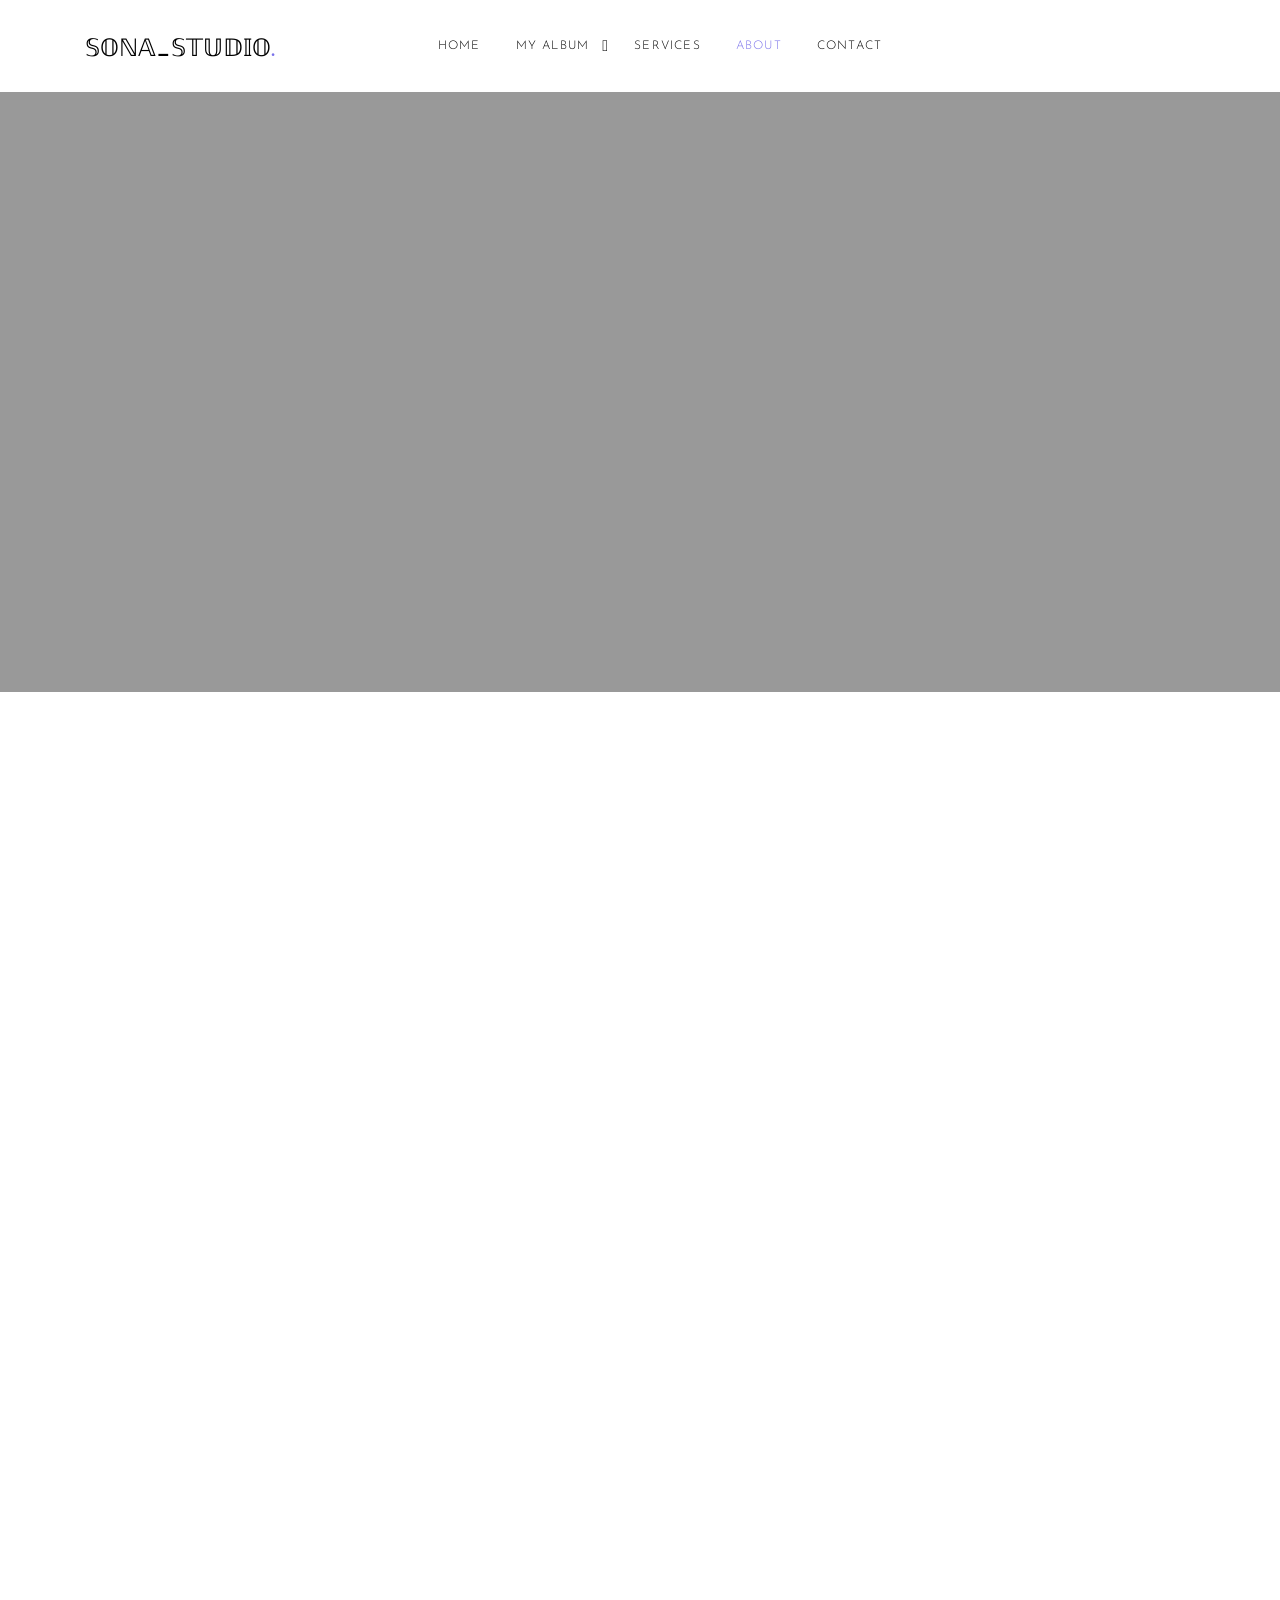
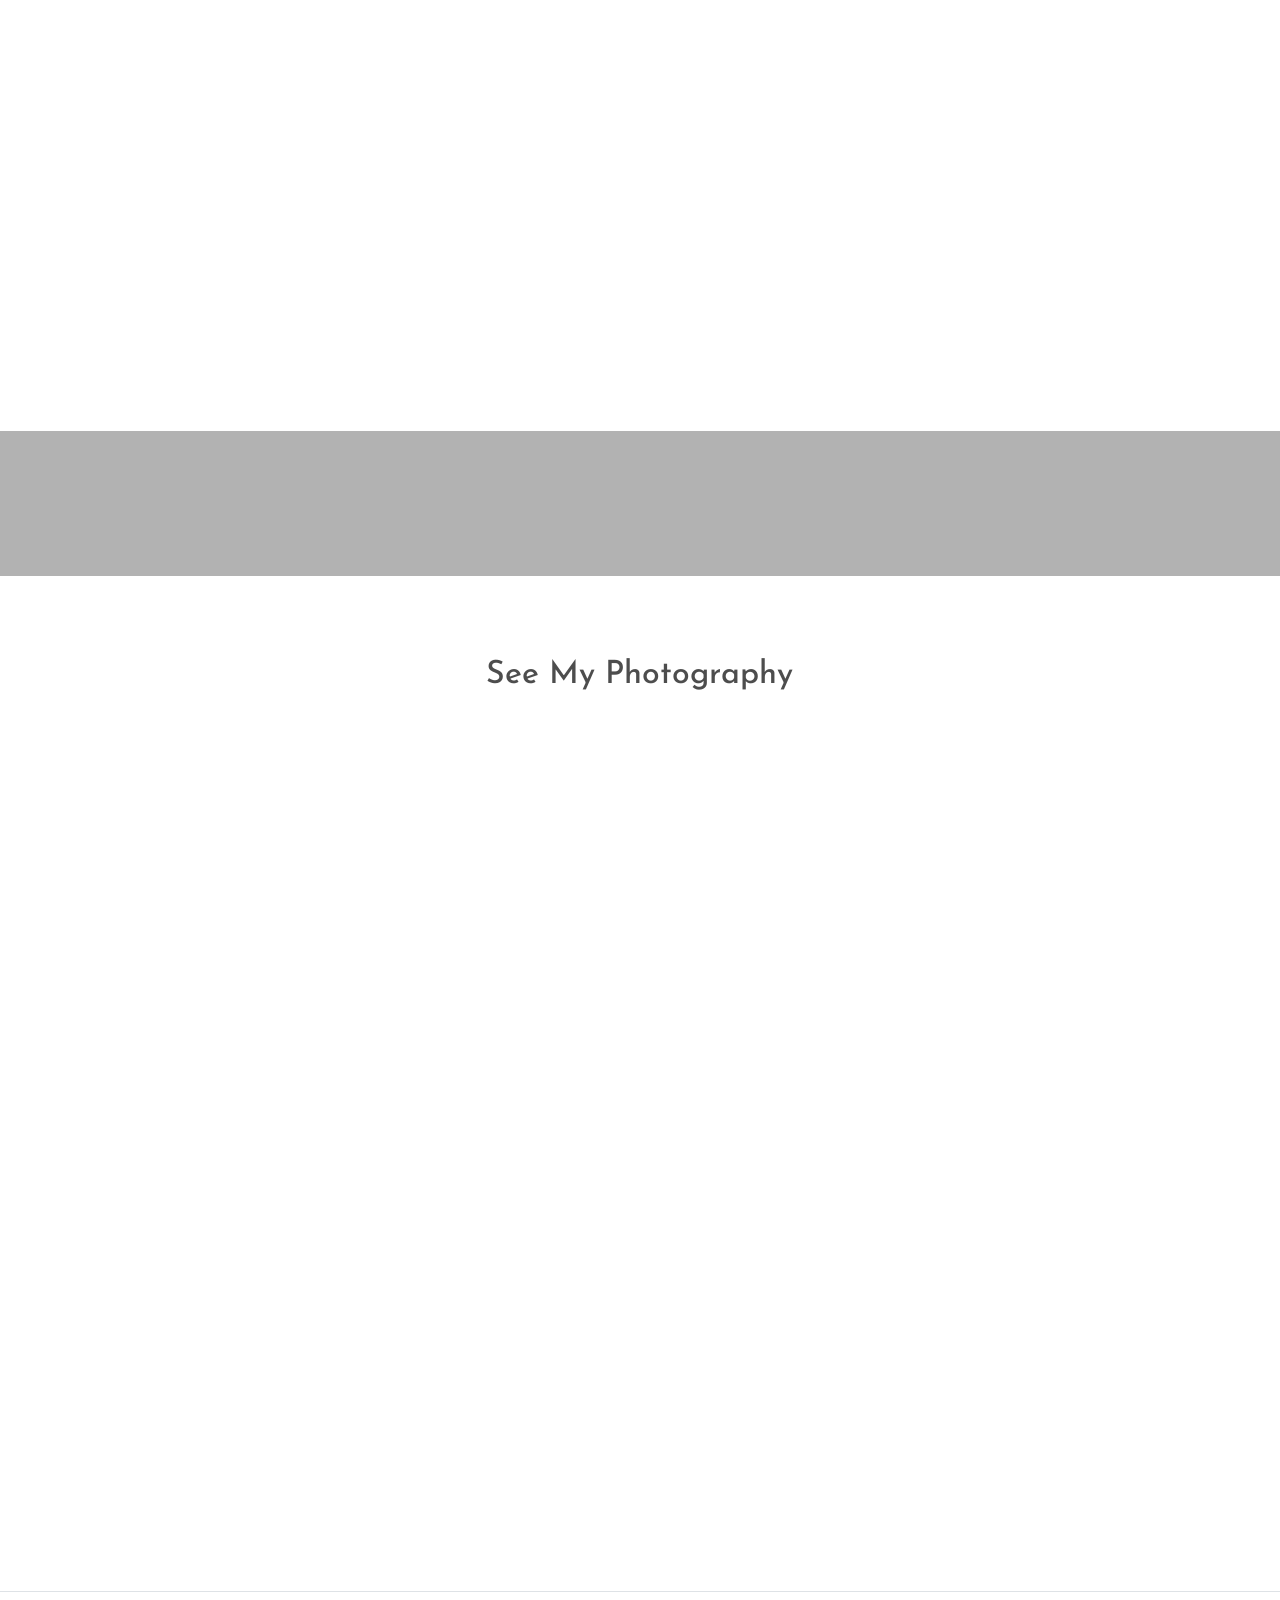
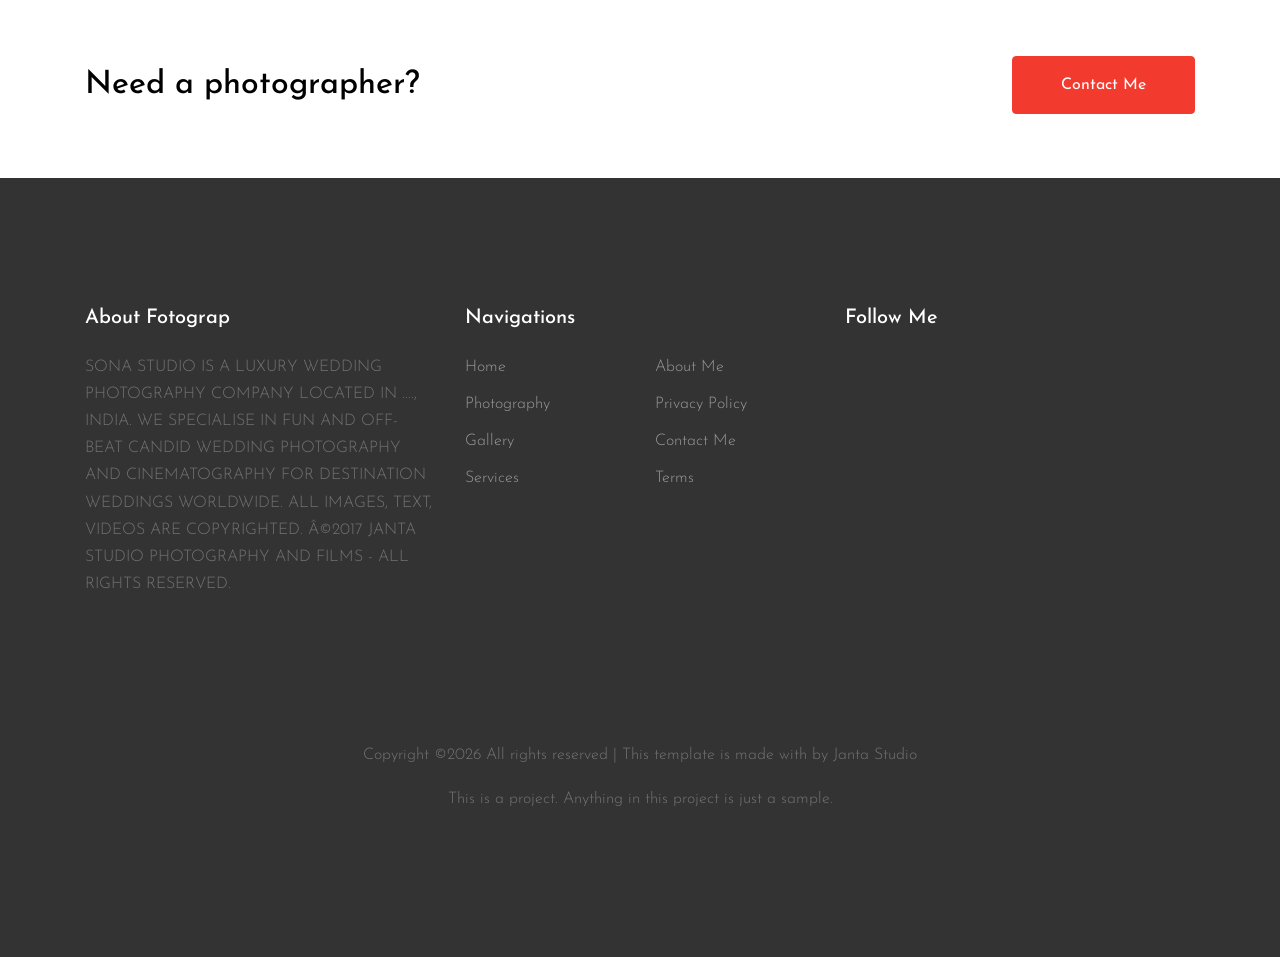
==== about.html @ 23e3e66d "Add files via upload" ====
<!DOCTYPE html>
<html lang="en">
  <head>
    <title> Sona Studio &mdash; Bigworld group</title>
    <meta charset="utf-8">
    <meta name="viewport" content="width=device-width, initial-scale=1, shrink-to-fit=no">

    <link href="https://fonts.googleapis.com/css?family=Josefin+Sans:300i,400,700" rel="stylesheet">
    <link rel="stylesheet" href="fonts/icomoon/style.css">

    <link rel="stylesheet" href="css/bootstrap.min.css">
    <link rel="stylesheet" href="css/magnific-popup.css">
    <link rel="stylesheet" href="css/jquery-ui.css">
    <link rel="stylesheet" href="css/owl.carousel.min.css">
    <link rel="stylesheet" href="css/owl.theme.default.min.css">

    <link rel="stylesheet" href="css/lightgallery.min.css">    
    
    <link rel="stylesheet" href="css/bootstrap-datepicker.css">

    <link rel="stylesheet" href="fonts/flaticon/font/flaticon.css">
    
    <link rel="stylesheet" href="css/swiper.css">

    <link rel="stylesheet" href="css/aos.css">

    <link rel="stylesheet" href="css/style.css">
    
  </head>
  <body>
  
  <div class="site-wrap">

    
    <div class="site-mobile-menu">
      <div class="site-mobile-menu-header">
        <div class="site-mobile-menu-close mt-3">
          <span class="icon-close2 js-menu-toggle"></span>
        </div>
      </div>
      <div class="site-mobile-menu-body"></div>
    </div>
    

    <header class="site-navbar py-3" role="banner">
      
      


      <div class="container">
        <div class="row align-items-center">
          
          <div class="col-6 col-xl-2">
            <h1 class="mb-0"><a href="index.html" class="text-black h4 mb-0">𝕊𝕆ℕ𝔸_𝕊𝕋𝕌𝔻𝕀𝕆<span class="text-primary">.</span></a></h1>
          </div>
          <div class="col-10 col-md-8 d-none d-xl-block">
            <nav class="site-navigation position-relative text-right text-lg-center" role="navigation">

              <ul class="site-menu js-clone-nav mx-auto d-none d-lg-block">
                <li><a href="index.html">Home</a></li>
                <li class="has-children">
                  <a href="single.html">My Album</a>
                  <ul class="dropdown">
                    <li><a href="#">Nature</a></li>
                    <li><a href="#">Portrait</a></li>
                    <li><a href="#">Wedding</a></li>
                    <li class="has-children">
                      <a href="#">Sub Menu</a>
                      <ul class="dropdown">
                        <li><a href="#">Menu One</a></li>
                        <li><a href="#">Menu Two</a></li>
                        <li><a href="#">Menu Three</a></li>
                      </ul>
                    </li>
                  </ul>
                </li>
                <li><a href="services.html">Services</a></li>
                <li class="active"><a href="about.html">About</a></li>
                <li><a href="contact.html">Contact</a></li>
              </ul>
            </nav>
          </div>

          <div class="col-6 col-xl-2 text-right">
            <div class="d-none d-xl-inline-block">
              <ul class="site-menu js-clone-nav ml-auto list-unstyled d-flex text-right mb-0" data-class="social">
                <li>
                  <a href="#" class="pl-0 pr-3"><span class="icon-facebook"></span></a>
                </li>
                <li>
                  <a href="#" class="pl-3 pr-3"><span class="icon-twitter"></span></a>
                </li>
                <li>
                  <a href="#" class="pl-3 pr-3"><span class="icon-instagram"></span></a>
                </li>
                <li>
                  <a href="#" class="pl-3 pr-3"><span class="icon-youtube-play"></span></a>
                </li>
              </ul>
            </div>

            <div class="d-inline-block d-xl-none ml-md-0 mr-auto py-3" style="position: relative; top: 3px;"><a href="#" class="site-menu-toggle js-menu-toggle text-black"><span class="icon-menu h3"></span></a></div>

          </div>

        </div>
      </div>
      
    </header>

    <div class="site-blocks-cover overlay inner-page-cover" style="background-image: url('images/hero_bg_2.jpg');" data-stellar-background-ratio="0.5">
      <div class="container">
        <div class="row align-items-center justify-content-center">
          <div class="col-md-7 text-center" data-aos="fade-up">
            <h1>About Me</h1>
          </div>
        </div>
      </div>
    </div>

  

    <div class="site-section" data-aos="fade">
      <div class="container">
        <div class="row mb-5">
            <div class="col-md-6  mb-5">
              <img src="images/person_7.jpg" alt="Images" class="img-fluid">
            </div>
            <div class="col-md-5 ml-auto">
              <h3 class="text-black mb-3">Hello! I'm SONA_STUDIO</h3>
              <h3 class="text-blue mb-3">"I don't just take photos.</h3>
              <h3 class="text-green mb-3">I tell stories with light."</h3>
              <p>Every frame is a decision — where to stand, when to breathe, what to let go of. I'm a visual storyteller who believes that the most powerful images happen in the split second before everything changes.</p>
              <p>With over a decade behind the lens, I've worked across weddings, editorial portraiture, travel, and commercial campaigns. My style blends documentary instinct with considered composition — letting real moments breathe while giving them the visual weight they deserve.</p>
              <p>Based out of a sun-drenched studio, I travel worldwide for projects that excite me. Whether it's a quiet ceremony on a hillside or a fast-paced brand shoot in the city, I bring the same attention and intention to every assignment</p>
              <p class="mt-5 mb-3">Follow Me</p>
              <p>
                <a href="#" class="pr-2"><span class="icon-twitter"></span></a>
                <a href="#" class="p-2"><span class="icon-instagram"></span></a>
                <a href="#" class="p-2"><span class="icon-facebook"></span></a>
              </p>
            </div>
          </div>
      </div>
    </div>

    <div class="site-section pt-0" data-aos="fade">
      <div class="container">
        <div class="row">
          <div class="col-md-12 mb-5">
            <h2 class="text-black">My Skills</h2>
          </div>
        </div>
        <div class="row">
          <div class="col-md-12">
            <h2 class="h5">Photography</h2>
            <div class="progress mb-4">
              <div class="progress-bar" role="progressbar" style="width: 97%;" aria-valuenow="97" aria-valuemin="0" aria-valuemax="100">97%</div>
            </div>
            <h2 class="h5">Video Editing</h2>
            <div class="progress mb-4">
              <div class="progress-bar" role="progressbar" style="width: 89%;" aria-valuenow="89" aria-valuemin="0" aria-valuemax="100">89%</div>
            </div>
            <h2 class="h5">Wedding Photography</h2>
            <div class="progress mb-4">
              <div class="progress-bar" role="progressbar" style="width: 77%;" aria-valuenow="77" aria-valuemin="0" aria-valuemax="100">77%</div>
            </div>
            <h2 class="h5">Macro Photography</h2>
            <div class="progress mb-4">
              <div class="progress-bar" role="progressbar" style="width: 55%;" aria-valuenow="55" aria-valuemin="0" aria-valuemax="100">55%</div>
            </div>
          </div>
        </div>
      </div>
    </div>

  <div class="py-5 site-block-testimonial" style="background-image: url('images/hero_bg_1.jpg');" data-stellar-background-ratio="0.5">
     <div class="container">
       <div class="row block-13 mb-5">
         <div class="col-md-12 text-center" data-aos="fade">
           <div class="nonloop-block-13 owl-carousel">
              <div class="block-testimony">
                <img src="images/person_1.jpg" alt="Image" class="img-fluid">
                <p>&ldquo;Well-known for our Vibrant, Larger-than-life Images & Beautifully documented wedding Films â€“ full of energy â€“ We at Ramit Batra Photography are perfect match for your wedding celebrations.

					With a team of extremely energetic, talented & crazy bunch of visual artists, filmmakers & designers â€“ working hard to capture precious moments at your wedding & presenting them in a way that they are preserved forever..&rdquo;</p>
                <p class="small">&mdash; Sonali Singh</p>
              </div>
              <div class="block-testimony">
                <img src="images/person_2.jpg" alt="Image" class="img-fluid">
                <p>&ldquo;Creating Breathtaking Photographs & Films since a decade!

					MUSCAT, OMAN | CALIFORNIA, USA | RAS-AL-KHAIMAH, UAE |  SAMODE PALACE, RAJASTHAN | PARK HYATT, GOA | TAJ FALAKNUMA, HYDERABAD | SURYAGARH, JAISALMER.&rdquo;</p>
                <p class="small">&mdash; Krishna Rani</p>
              </div>
              <div class="block-testimony">
                <img src="images/person_3.jpg" alt="Image" class="img-fluid">
                <p>&ldquo;Photography is the art, application and practice of creating durable images by recording light or other electromagnetic radiation, either electronically by means of an image sensor, or chemically by means of a light-sensitive material such as photographic film..&rdquo;</p>
                <p class="small">&mdash; Rahul Kujur</p>
              </div>
            </div>
         </div>
       </div>
     </div>
   </div>

    <div class="site-section border-bottom">
      <div class="container">
        <div class="row text-center justify-content-center mb-5">
          <div class="col-md-7">
            <h2>See My Photography</h2>
          </div>
        </div>

        <div class="row">
          <div class="col-md-6 col-lg-4" data-aos="fade-up" data-aos-delay="100">
            <a class="image-gradient" href="single.html">
              <figure>
                <img src="images/img_1.jpg" alt="" class="img-fluid">
              </figure>
              <div class="text">
                <h3>Autumn Leaf</h3>
                <span>5 photos / Nature</span>
              </div>
            </a>
          </div>
          <div class="col-md-6 col-lg-4" data-aos="fade-up" data-aos-delay="200">
            <a class="image-gradient" href="single.html">
              <figure>
                <img src="images/img_2.jpg" alt="" class="img-fluid">
              </figure>
              <div class="text">
                <h3>Sea Creatures</h3>
                <span>5 photos / Nature</span>
              </div>
            </a>
          </div>
          <div class="col-md-6 col-lg-4" data-aos="fade-up" data-aos-delay="300">
            <a class="image-gradient" href="single.html">
              <figure>
                <img src="images/img_3.jpg" alt="" class="img-fluid">
              </figure>
              <div class="text">
                <h3>Enjoying Deep Sea</h3>
                <span>5 photos / Nature</span>
              </div>
            </a>
          </div>
          <div class="col-md-6 col-lg-4" data-aos="fade-up" data-aos-delay="400">
            <a class="image-gradient" href="single.html">
              <figure>
                <img src="images/img_4.jpg" alt="" class="img-fluid">
              </figure>
              <div class="text">
                <h3>Beautiful Beach</h3>
                <span>5 photos / Nature</span>
              </div>
            </a>
          </div>
          <div class="col-md-6 col-lg-4" data-aos="fade-up" data-aos-delay="500">
            <a class="image-gradient" href="single.html">
              <figure>
                <img src="images/img_5.jpg" alt="" class="img-fluid">
              </figure>
              <div class="text">
                <h3>Laughter is Science</h3>
                <span>5 photos / Nature</span>
              </div>
            </a>
          </div>
          <div class="col-md-6 col-lg-4" data-aos="fade-up" data-aos-delay="500">
            <a class="image-gradient" href="single.html">
              <figure>
                <img src="images/img_6.jpg" alt="" class="img-fluid">
              </figure>
              <div class="text">
                <h3>Knot Tying</h3>
                <span>5 photos / Nature</span>
              </div>
            </a>
          </div>
        </div>
      </div>
    </div>


   <div class="py-3 mb-5 mt-5">
     <div class="container">
       <div class="row">
         <div class="col-md-12 d-md-flex align-items-center">
           <h2 class="text-black mb-5 mb-md-0 text-center text-md-left">Need a photographer?</h2>
           <div class="ml-auto text-center text-md-left">
            <a href="contact.html" class="btn btn-danger py-3 px-5 rounded">Contact Me</a>
           </div>
         </div>
       </div>
     </div>
   </div>


  

  <footer class="site-footer">
      <div class="container">
        <div class="row">
          <div class="col-lg-4">
            <div class="mb-5">
              <h3 class="footer-heading mb-4">About Fotograp</h3>
              <p>SONA STUDIO IS A LUXURY WEDDING PHOTOGRAPHY COMPANY LOCATED IN ...., INDIA. WE SPECIALISE IN FUN AND OFF-BEAT CANDID WEDDING PHOTOGRAPHY AND CINEMATOGRAPHY FOR DESTINATION WEDDINGS WORLDWIDE. ALL IMAGES, TEXT, VIDEOS ARE COPYRIGHTED. Â©2017 JANTA STUDIO PHOTOGRAPHY AND FILMS - ALL RIGHTS RESERVED.</p>
            </div>
          </div>
          <div class="col-lg-4 mb-5 mb-lg-0">
            <div class="row mb-5">
              <div class="col-md-12">
                <h3 class="footer-heading mb-4">Navigations</h3>
              </div>
              <div class="col-md-6 col-lg-6">
                <ul class="list-unstyled">
                  <li><a href="#">Home</a></li>
                  <li><a href="#">Photography</a></li>
                  <li><a href="#">Gallery</a></li>
                  <li><a href="#">Services</a></li>
                </ul>
              </div>
              <div class="col-md-6 col-lg-6">
                <ul class="list-unstyled">
                  <li><a href="#">About Me</a></li>
                  <li><a href="#">Privacy Policy</a></li>
                  <li><a href="#">Contact Me</a></li>
                  <li><a href="#">Terms</a></li>
                </ul>
              </div>
            </div>


          </div>

          <div class="col-lg-4 mb-5 mb-lg-0">
            <h3 class="footer-heading mb-4">Follow Me</h3>

                <div>
                  <a href="#" class="pl-0 pr-3"><span class="icon-facebook"></span></a>
                  <a href="#" class="pl-3 pr-3"><span class="icon-twitter"></span></a>
                  <a href="#" class="pl-3 pr-3"><span class="icon-instagram"></span></a>
                  <a href="#" class="pl-3 pr-3"><span class="icon-linkedin"></span></a>
                </div>

            

          </div>
          
        </div>
        <div class="row pt-5 mt-5 text-center">
          <div class="col-md-12">
            <p>
          
            Copyright &copy;<script data-cfasync="false" src="/cdn-cgi/scripts/5c5dd728/cloudflare-static/email-decode.min.js"></script><script>document.write(new Date().getFullYear());</script> All rights reserved | This template is made with <i class="icon-heart text-danger" aria-hidden="true"></i> by Janta Studio</a>
           <p>This is a project. Anything in this project is just a sample.</p>
            </p>
          </div>
          
        </div>
      </div>
    </footer>


    
    
  </div>

  <script src="js/jquery-3.3.1.min.js"></script>
  <script src="js/jquery-migrate-3.0.1.min.js"></script>
  <script src="js/jquery-ui.js"></script>
  <script src="js/popper.min.js"></script>
  <script src="js/bootstrap.min.js"></script>
  <script src="js/owl.carousel.min.js"></script>
  <script src="js/jquery.stellar.min.js"></script>
  <script src="js/jquery.countdown.min.js"></script>
  <script src="js/jquery.magnific-popup.min.js"></script>
  <script src="js/bootstrap-datepicker.min.js"></script>
  <script src="js/swiper.min.js"></script>
  <script src="js/aos.js"></script>

  <script src="js/picturefill.min.js"></script>
  <script src="js/lightgallery-all.min.js"></script>
  <script src="js/jquery.mousewheel.min.js"></script>

  <script src="js/main.js"></script>
  
  <script>
    $(document).ready(function(){
      $('#lightgallery').lightGallery();
    });
  </script>
    
  </body>
</html>
---- css/lightgallery.min.css ----
.lg-sub-html,.lg-toolbar{background-color:rgba(0,0,0,.45)}@font-face{font-family:lg;src:url(../fonts/lg/lg.eot?n1z373);src:url(../fonts/lg/lg.eot?#iefixn1z373) format("embedded-opentype"),url(../fonts/lg/lg.woff?n1z373) format("woff"),url(../fonts/lg/lg.ttf?n1z373) format("truetype"),url(../fonts/lg/lg.svg?n1z373#lg) format("svg");font-weight:400;font-style:normal}.lg-icon{font-family:lg;speak:none;font-style:normal;font-weight:400;font-variant:normal;text-transform:none;line-height:1;-webkit-font-smoothing:antialiased;-moz-osx-font-smoothing:grayscale}.lg-actions .lg-next,.lg-actions .lg-prev{background-color:rgba(0,0,0,.45);border-radius:2px;color:#999;cursor:pointer;display:block;font-size:22px;margin-top:-10px;padding:8px 10px 9px;position:absolute;top:50%;z-index:1080;border:none;outline:0}.lg-actions .lg-next.disabled,.lg-actions .lg-prev.disabled{pointer-events:none;opacity:.5}.lg-actions .lg-next:hover,.lg-actions .lg-prev:hover{color:#FFF}.lg-actions .lg-next{right:20px}.lg-actions .lg-next:before{content:"\e095"}.lg-actions .lg-prev{left:20px}.lg-actions .lg-prev:after{content:"\e094"}@-webkit-keyframes lg-right-end{0%,100%{left:0}50%{left:-30px}}@-moz-keyframes lg-right-end{0%,100%{left:0}50%{left:-30px}}@-ms-keyframes lg-right-end{0%,100%{left:0}50%{left:-30px}}@keyframes lg-right-end{0%,100%{left:0}50%{left:-30px}}@-webkit-keyframes lg-left-end{0%,100%{left:0}50%{left:30px}}@-moz-keyframes lg-left-end{0%,100%{left:0}50%{left:30px}}@-ms-keyframes lg-left-end{0%,100%{left:0}50%{left:30px}}@keyframes lg-left-end{0%,100%{left:0}50%{left:30px}}.lg-outer.lg-right-end .lg-object{-webkit-animation:lg-right-end .3s;-o-animation:lg-right-end .3s;animation:lg-right-end .3s;position:relative}.lg-outer.lg-left-end .lg-object{-webkit-animation:lg-left-end .3s;-o-animation:lg-left-end .3s;animation:lg-left-end .3s;position:relative}.lg-toolbar{z-index:1082;left:0;position:absolute;top:0;width:100%}.lg-toolbar .lg-icon{color:#999;cursor:pointer;float:right;font-size:24px;height:47px;line-height:27px;padding:10px 0;text-align:center;width:50px;text-decoration:none!important;outline:0;-webkit-transition:color .2s linear;-o-transition:color .2s linear;transition:color .2s linear}.lg-toolbar .lg-icon:hover{color:#FFF}.lg-toolbar .lg-close:after{content:"\e070"}.lg-toolbar .lg-download:after{content:"\e0f2"}.lg-sub-html{bottom:0;color:#EEE;font-size:16px;left:0;padding:10px 40px;position:fixed;right:0;text-align:center;z-index:1080}.lg-sub-html h4{margin:0;font-size:13px;font-weight:700}.lg-sub-html p{font-size:12px;margin:5px 0 0}#lg-counter{color:#999;display:inline-block;font-size:16px;padding-left:20px;padding-top:12px;vertical-align:middle}.lg-next,.lg-prev,.lg-toolbar{opacity:1;-webkit-transition:-webkit-transform .35s cubic-bezier(0,0,.25,1) 0s,opacity .35s cubic-bezier(0,0,.25,1) 0s,color .2s linear;-moz-transition:-moz-transform .35s cubic-bezier(0,0,.25,1) 0s,opacity .35s cubic-bezier(0,0,.25,1) 0s,color .2s linear;-o-transition:-o-transform .35s cubic-bezier(0,0,.25,1) 0s,opacity .35s cubic-bezier(0,0,.25,1) 0s,color .2s linear;transition:transform .35s cubic-bezier(0,0,.25,1) 0s,opacity .35s cubic-bezier(0,0,.25,1) 0s,color .2s linear}.lg-hide-items .lg-prev{opacity:0;-webkit-transform:translate3d(-10px,0,0);transform:translate3d(-10px,0,0)}.lg-hide-items .lg-next{opacity:0;-webkit-transform:translate3d(10px,0,0);transform:translate3d(10px,0,0)}.lg-hide-items .lg-toolbar{opacity:0;-webkit-transform:translate3d(0,-10px,0);transform:translate3d(0,-10px,0)}body:not(.lg-from-hash) .lg-outer.lg-start-zoom .lg-object{-webkit-transform:scale3d(.5,.5,.5);transform:scale3d(.5,.5,.5);opacity:0;-webkit-transition:-webkit-transform 250ms cubic-bezier(0,0,.25,1) 0s,opacity 250ms cubic-bezier(0,0,.25,1)!important;-moz-transition:-moz-transform 250ms cubic-bezier(0,0,.25,1) 0s,opacity 250ms cubic-bezier(0,0,.25,1)!important;-o-transition:-o-transform 250ms cubic-bezier(0,0,.25,1) 0s,opacity 250ms cubic-bezier(0,0,.25,1)!important;transition:transform 250ms cubic-bezier(0,0,.25,1) 0s,opacity 250ms cubic-bezier(0,0,.25,1)!important;-webkit-transform-origin:50% 50%;-moz-transform-origin:50% 50%;-ms-transform-origin:50% 50%;transform-origin:50% 50%}body:not(.lg-from-hash) .lg-outer.lg-start-zoom .lg-item.lg-complete .lg-object{-webkit-transform:scale3d(1,1,1);transform:scale3d(1,1,1);opacity:1}.lg-outer .lg-thumb-outer{background-color:#0D0A0A;bottom:0;position:absolute;width:100%;z-index:1080;max-height:350px;-webkit-transform:translate3d(0,100%,0);transform:translate3d(0,100%,0);-webkit-transition:-webkit-transform .25s cubic-bezier(0,0,.25,1) 0s;-moz-transition:-moz-transform .25s cubic-bezier(0,0,.25,1) 0s;-o-transition:-o-transform .25s cubic-bezier(0,0,.25,1) 0s;transition:transform .25s cubic-bezier(0,0,.25,1) 0s}.lg-outer .lg-thumb-outer.lg-grab .lg-thumb-item{cursor:-webkit-grab;cursor:-moz-grab;cursor:-o-grab;cursor:-ms-grab;cursor:grab}.lg-outer .lg-thumb-outer.lg-grabbing .lg-thumb-item{cursor:move;cursor:-webkit-grabbing;cursor:-moz-grabbing;cursor:-o-grabbing;cursor:-ms-grabbing;cursor:grabbing}.lg-outer .lg-thumb-outer.lg-dragging .lg-thumb{-webkit-transition-duration:0s!important;transition-duration:0s!important}.lg-outer.lg-thumb-open .lg-thumb-outer{-webkit-transform:translate3d(0,0,0);transform:translate3d(0,0,0)}.lg-outer .lg-thumb{padding:10px 0;height:100%;margin-bottom:-5px}.lg-outer .lg-thumb-item{cursor:pointer;float:left;overflow:hidden;height:100%;border:2px solid #FFF;border-radius:4px;margin-bottom:5px}@media (min-width:1025px){.lg-outer .lg-thumb-item{-webkit-transition:border-color .25s ease;-o-transition:border-color .25s ease;transition:border-color .25s ease}}.lg-outer .lg-thumb-item.active,.lg-outer .lg-thumb-item:hover{border-color:#a90707}.lg-outer .lg-thumb-item img{width:100%;height:100%;object-fit:cover}.lg-outer.lg-has-thumb .lg-item{padding-bottom:120px}.lg-outer.lg-can-toggle .lg-item{padding-bottom:0}.lg-outer.lg-pull-caption-up .lg-sub-html{-webkit-transition:bottom .25s ease;-o-transition:bottom .25s ease;transition:bottom .25s ease}.lg-outer.lg-pull-caption-up.lg-thumb-open .lg-sub-html{bottom:100px}.lg-outer .lg-toogle-thumb{background-color:#0D0A0A;border-radius:2px 2px 0 0;color:#999;cursor:pointer;font-size:24px;height:39px;line-height:27px;padding:5px 0;position:absolute;right:20px;text-align:center;top:-39px;width:50px}.lg-outer .lg-toogle-thumb:hover,.lg-outer.lg-dropdown-active #lg-share{color:#FFF}.lg-outer .lg-toogle-thumb:after{content:"\e1ff"}.lg-outer .lg-video-cont{display:inline-block;vertical-align:middle;max-width:1140px;max-height:100%;width:100%;padding:0 5px}.lg-outer .lg-video{width:100%;height:0;padding-bottom:56.25%;overflow:hidden;position:relative}.lg-outer .lg-video .lg-object{display:inline-block;position:absolute;top:0;left:0;width:100%!important;height:100%!important}.lg-outer .lg-video .lg-video-play{width:84px;height:59px;position:absolute;left:50%;top:50%;margin-left:-42px;margin-top:-30px;z-index:1080;cursor:pointer}.lg-outer .lg-has-iframe .lg-video{-webkit-overflow-scrolling:touch;overflow:auto}.lg-outer .lg-has-vimeo .lg-video-play{background:url(../img/vimeo-play.png) no-repeat}.lg-outer .lg-has-vimeo:hover .lg-video-play{background:url(../img/vimeo-play.png) 0 -58px no-repeat}.lg-outer .lg-has-html5 .lg-video-play{background:url(../img/video-play.png) no-repeat;height:64px;margin-left:-32px;margin-top:-32px;width:64px;opacity:.8}.lg-outer .lg-has-html5:hover .lg-video-play{opacity:1}.lg-outer .lg-has-youtube .lg-video-play{background:url(../img/youtube-play.png) no-repeat}.lg-outer .lg-has-youtube:hover .lg-video-play{background:url(../img/youtube-play.png) 0 -60px no-repeat}.lg-outer .lg-video-object{width:100%!important;height:100%!important;position:absolute;top:0;left:0}.lg-outer .lg-has-video .lg-video-object{visibility:hidden}.lg-outer .lg-has-video.lg-video-playing .lg-object,.lg-outer .lg-has-video.lg-video-playing .lg-video-play{display:none}.lg-outer .lg-has-video.lg-video-playing .lg-video-object{visibility:visible}.lg-progress-bar{background-color:#333;height:5px;left:0;position:absolute;top:0;width:100%;z-index:1083;opacity:0;-webkit-transition:opacity 80ms ease 0s;-moz-transition:opacity 80ms ease 0s;-o-transition:opacity 80ms ease 0s;transition:opacity 80ms ease 0s}.lg-progress-bar .lg-progress{background-color:#a90707;height:5px;width:0}.lg-progress-bar.lg-start .lg-progress{width:100%}.lg-show-autoplay .lg-progress-bar{opacity:1}.lg-autoplay-button:after{content:"\e01d"}.lg-show-autoplay .lg-autoplay-button:after{content:"\e01a"}.lg-outer.lg-css3.lg-zoom-dragging .lg-item.lg-complete.lg-zoomable .lg-image,.lg-outer.lg-css3.lg-zoom-dragging .lg-item.lg-complete.lg-zoomable .lg-img-wrap{-webkit-transition-duration:0s;transition-duration:0s}.lg-outer.lg-use-transition-for-zoom .lg-item.lg-complete.lg-zoomable .lg-img-wrap{-webkit-transition:-webkit-transform .3s cubic-bezier(0,0,.25,1) 0s;-moz-transition:-moz-transform .3s cubic-bezier(0,0,.25,1) 0s;-o-transition:-o-transform .3s cubic-bezier(0,0,.25,1) 0s;transition:transform .3s cubic-bezier(0,0,.25,1) 0s}.lg-outer.lg-use-left-for-zoom .lg-item.lg-complete.lg-zoomable .lg-img-wrap{-webkit-transition:left .3s cubic-bezier(0,0,.25,1) 0s,top .3s cubic-bezier(0,0,.25,1) 0s;-moz-transition:left .3s cubic-bezier(0,0,.25,1) 0s,top .3s cubic-bezier(0,0,.25,1) 0s;-o-transition:left .3s cubic-bezier(0,0,.25,1) 0s,top .3s cubic-bezier(0,0,.25,1) 0s;transition:left .3s cubic-bezier(0,0,.25,1) 0s,top .3s cubic-bezier(0,0,.25,1) 0s}.lg-outer .lg-item.lg-complete.lg-zoomable .lg-img-wrap{-webkit-transform:translate3d(0,0,0);transform:translate3d(0,0,0);-webkit-backface-visibility:hidden;-moz-backface-visibility:hidden;backface-visibility:hidden}.lg-outer .lg-item.lg-complete.lg-zoomable .lg-image{-webkit-transform:scale3d(1,1,1);transform:scale3d(1,1,1);-webkit-transition:-webkit-transform .3s cubic-bezier(0,0,.25,1) 0s,opacity .15s!important;-moz-transition:-moz-transform .3s cubic-bezier(0,0,.25,1) 0s,opacity .15s!important;-o-transition:-o-transform .3s cubic-bezier(0,0,.25,1) 0s,opacity .15s!important;transition:transform .3s cubic-bezier(0,0,.25,1) 0s,opacity .15s!important;-webkit-transform-origin:0 0;-moz-transform-origin:0 0;-ms-transform-origin:0 0;transform-origin:0 0;-webkit-backface-visibility:hidden;-moz-backface-visibility:hidden;backface-visibility:hidden}#lg-zoom-in:after{content:"\e311"}#lg-actual-size{font-size:20px}#lg-actual-size:after{content:"\e033"}#lg-zoom-out{opacity:.5;pointer-events:none}#lg-zoom-out:after{content:"\e312"}.lg-zoomed #lg-zoom-out{opacity:1;pointer-events:auto}.lg-outer .lg-pager-outer{bottom:60px;left:0;position:absolute;right:0;text-align:center;z-index:1080;height:10px}.lg-outer .lg-pager-outer.lg-pager-hover .lg-pager-cont{overflow:visible}.lg-outer .lg-pager-cont{cursor:pointer;display:inline-block;overflow:hidden;position:relative;vertical-align:top;margin:0 5px}.lg-outer .lg-pager-cont:hover .lg-pager-thumb-cont{opacity:1;-webkit-transform:translate3d(0,0,0);transform:translate3d(0,0,0)}.lg-outer .lg-pager-cont.lg-pager-active .lg-pager{box-shadow:0 0 0 2px #fff inset}.lg-outer .lg-pager-thumb-cont{background-color:#fff;color:#FFF;bottom:100%;height:83px;left:0;margin-bottom:20px;margin-left:-60px;opacity:0;padding:5px;position:absolute;width:120px;border-radius:3px;-webkit-transition:opacity .15s ease 0s,-webkit-transform .15s ease 0s;-moz-transition:opacity .15s ease 0s,-moz-transform .15s ease 0s;-o-transition:opacity .15s ease 0s,-o-transform .15s ease 0s;transition:opacity .15s ease 0s,transform .15s ease 0s;-webkit-transform:translate3d(0,5px,0);transform:translate3d(0,5px,0)}.lg-outer .lg-pager-thumb-cont img{width:100%;height:100%}.lg-outer .lg-pager{background-color:rgba(255,255,255,.5);border-radius:50%;box-shadow:0 0 0 8px rgba(255,255,255,.7) inset;display:block;height:12px;-webkit-transition:box-shadow .3s ease 0s;-o-transition:box-shadow .3s ease 0s;transition:box-shadow .3s ease 0s;width:12px}.lg-outer .lg-pager:focus,.lg-outer .lg-pager:hover{box-shadow:0 0 0 8px #fff inset}.lg-outer .lg-caret{border-left:10px solid transparent;border-right:10px solid transparent;border-top:10px dashed;bottom:-10px;display:inline-block;height:0;left:50%;margin-left:-5px;position:absolute;vertical-align:middle;width:0}.lg-fullscreen:after{content:"\e20c"}.lg-fullscreen-on .lg-fullscreen:after{content:"\e20d"}.lg-outer #lg-dropdown-overlay{background-color:rgba(0,0,0,.25);bottom:0;cursor:default;left:0;position:fixed;right:0;top:0;z-index:1081;opacity:0;visibility:hidden;-webkit-transition:visibility 0s linear .18s,opacity .18s linear 0s;-o-transition:visibility 0s linear .18s,opacity .18s linear 0s;transition:visibility 0s linear .18s,opacity .18s linear 0s}.lg-outer.lg-dropdown-active #lg-dropdown-overlay,.lg-outer.lg-dropdown-active .lg-dropdown{-webkit-transition-delay:0s;transition-delay:0s;-moz-transform:translate3d(0,0,0);-o-transform:translate3d(0,0,0);-ms-transform:translate3d(0,0,0);-webkit-transform:translate3d(0,0,0);transform:translate3d(0,0,0);opacity:1;visibility:visible}.lg-outer .lg-dropdown{background-color:#fff;border-radius:2px;font-size:14px;list-style-type:none;margin:0;padding:10px 0;position:absolute;right:0;text-align:left;top:50px;opacity:0;visibility:hidden;-moz-transform:translate3d(0,5px,0);-o-transform:translate3d(0,5px,0);-ms-transform:translate3d(0,5px,0);-webkit-transform:translate3d(0,5px,0);transform:translate3d(0,5px,0);-webkit-transition:-webkit-transform .18s linear 0s,visibility 0s linear .5s,opacity .18s linear 0s;-moz-transition:-moz-transform .18s linear 0s,visibility 0s linear .5s,opacity .18s linear 0s;-o-transition:-o-transform .18s linear 0s,visibility 0s linear .5s,opacity .18s linear 0s;transition:transform .18s linear 0s,visibility 0s linear .5s,opacity .18s linear 0s}.lg-outer .lg-dropdown:after{content:"";display:block;height:0;width:0;position:absolute;border:8px solid transparent;border-bottom-color:#FFF;right:16px;top:-16px}.lg-outer .lg-dropdown>li:last-child{margin-bottom:0}.lg-outer .lg-dropdown>li:hover .lg-icon,.lg-outer .lg-dropdown>li:hover a{color:#333}.lg-outer .lg-dropdown a{color:#333;display:block;white-space:pre;padding:4px 12px;font-family:"Open Sans","Helvetica Neue",Helvetica,Arial,sans-serif;font-size:12px}.lg-outer .lg-dropdown a:hover{background-color:rgba(0,0,0,.07)}.lg-outer .lg-dropdown .lg-dropdown-text{display:inline-block;line-height:1;margin-top:-3px;vertical-align:middle}.lg-outer .lg-dropdown .lg-icon{color:#333;display:inline-block;float:none;font-size:20px;height:auto;line-height:1;margin-right:8px;padding:0;vertical-align:middle;width:auto}.lg-outer,.lg-outer .lg,.lg-outer .lg-inner{width:100%;height:100%}.lg-outer #lg-share{position:relative}.lg-outer #lg-share:after{content:"\e80d"}.lg-outer #lg-share-facebook .lg-icon{color:#3b5998}.lg-outer #lg-share-facebook .lg-icon:after{content:"\e901"}.lg-outer #lg-share-twitter .lg-icon{color:#00aced}.lg-outer #lg-share-twitter .lg-icon:after{content:"\e904"}.lg-outer #lg-share-googleplus .lg-icon{color:#dd4b39}.lg-outer #lg-share-googleplus .lg-icon:after{content:"\e902"}.lg-outer #lg-share-pinterest .lg-icon{color:#cb2027}.lg-outer #lg-share-pinterest .lg-icon:after{content:"\e903"}.lg-group:after{content:"";display:table;clear:both}.lg-outer{position:fixed;top:0;left:0;z-index:1050;text-align:left;opacity:0;-webkit-transition:opacity .15s ease 0s;-o-transition:opacity .15s ease 0s;transition:opacity .15s ease 0s}.lg-outer *{-webkit-box-sizing:border-box;-moz-box-sizing:border-box;box-sizing:border-box}.lg-outer.lg-visible{opacity:1}.lg-outer.lg-css3 .lg-item.lg-current,.lg-outer.lg-css3 .lg-item.lg-next-slide,.lg-outer.lg-css3 .lg-item.lg-prev-slide{-webkit-transition-duration:inherit!important;transition-duration:inherit!important;-webkit-transition-timing-function:inherit!important;transition-timing-function:inherit!important}.lg-outer.lg-css3.lg-dragging .lg-item.lg-current,.lg-outer.lg-css3.lg-dragging .lg-item.lg-next-slide,.lg-outer.lg-css3.lg-dragging .lg-item.lg-prev-slide{-webkit-transition-duration:0s!important;transition-duration:0s!important;opacity:1}.lg-outer.lg-grab img.lg-object{cursor:-webkit-grab;cursor:-moz-grab;cursor:-o-grab;cursor:-ms-grab;cursor:grab}.lg-outer.lg-grabbing img.lg-object{cursor:move;cursor:-webkit-grabbing;cursor:-moz-grabbing;cursor:-o-grabbing;cursor:-ms-grabbing;cursor:grabbing}.lg-outer .lg{position:relative;overflow:hidden;margin-left:auto;margin-right:auto;max-width:100%;max-height:100%}.lg-outer .lg-inner{position:absolute;left:0;top:0;white-space:nowrap}.lg-outer .lg-item{background:url(../img/loading.gif) center center no-repeat;display:none!important}.lg-outer.lg-css .lg-current,.lg-outer.lg-css3 .lg-current,.lg-outer.lg-css3 .lg-next-slide,.lg-outer.lg-css3 .lg-prev-slide{display:inline-block!important}.lg-outer .lg-img-wrap,.lg-outer .lg-item{display:inline-block;text-align:center;position:absolute;width:100%;height:100%}.lg-outer .lg-img-wrap:before,.lg-outer .lg-item:before{content:"";display:inline-block;height:50%;width:1px;margin-right:-1px}.lg-outer .lg-img-wrap{position:absolute;padding:0 5px;left:0;right:0;top:0;bottom:0}.lg-outer .lg-item.lg-complete{background-image:none}.lg-outer .lg-item.lg-current{z-index:1060}.lg-outer .lg-image{display:inline-block;vertical-align:middle;max-width:100%;max-height:100%;width:auto!important;height:auto!important}.lg-outer.lg-show-after-load .lg-item .lg-object,.lg-outer.lg-show-after-load .lg-item .lg-video-play{opacity:0;-webkit-transition:opacity .15s ease 0s;-o-transition:opacity .15s ease 0s;transition:opacity .15s ease 0s}.lg-outer.lg-show-after-load .lg-item.lg-complete .lg-object,.lg-outer.lg-show-after-load .lg-item.lg-complete .lg-video-play{opacity:1}.lg-outer .lg-empty-html,.lg-outer.lg-hide-download #lg-download{display:none}.lg-backdrop{position:fixed;top:0;left:0;right:0;bottom:0;z-index:1040;background-color:#000;opacity:0;-webkit-transition:opacity .15s ease 0s;-o-transition:opacity .15s ease 0s;transition:opacity .15s ease 0s}.lg-backdrop.in{opacity:1}.lg-css3.lg-no-trans .lg-current,.lg-css3.lg-no-trans .lg-next-slide,.lg-css3.lg-no-trans .lg-prev-slide{-webkit-transition:none 0s ease 0s!important;-moz-transition:none 0s ease 0s!important;-o-transition:none 0s ease 0s!important;transition:none 0s ease 0s!important}.lg-css3.lg-use-css3 .lg-item,.lg-css3.lg-use-left .lg-item{-webkit-backface-visibility:hidden;-moz-backface-visibility:hidden;backface-visibility:hidden}.lg-css3.lg-fade .lg-item{opacity:0}.lg-css3.lg-fade .lg-item.lg-current{opacity:1}.lg-css3.lg-fade .lg-item.lg-current,.lg-css3.lg-fade .lg-item.lg-next-slide,.lg-css3.lg-fade .lg-item.lg-prev-slide{-webkit-transition:opacity .1s ease 0s;-moz-transition:opacity .1s ease 0s;-o-transition:opacity .1s ease 0s;transition:opacity .1s ease 0s}.lg-css3.lg-slide.lg-use-css3 .lg-item{opacity:0}.lg-css3.lg-slide.lg-use-css3 .lg-item.lg-prev-slide{-webkit-transform:translate3d(-100%,0,0);transform:translate3d(-100%,0,0)}.lg-css3.lg-slide.lg-use-css3 .lg-item.lg-next-slide{-webkit-transform:translate3d(100%,0,0);transform:translate3d(100%,0,0)}.lg-css3.lg-slide.lg-use-css3 .lg-item.lg-current{-webkit-transform:translate3d(0,0,0);transform:translate3d(0,0,0);opacity:1}.lg-css3.lg-slide.lg-use-css3 .lg-item.lg-current,.lg-css3.lg-slide.lg-use-css3 .lg-item.lg-next-slide,.lg-css3.lg-slide.lg-use-css3 .lg-item.lg-prev-slide{-webkit-transition:-webkit-transform 1s cubic-bezier(0,0,.25,1) 0s,opacity .1s ease 0s;-moz-transition:-moz-transform 1s cubic-bezier(0,0,.25,1) 0s,opacity .1s ease 0s;-o-transition:-o-transform 1s cubic-bezier(0,0,.25,1) 0s,opacity .1s ease 0s;transition:transform 1s cubic-bezier(0,0,.25,1) 0s,opacity .1s ease 0s}.lg-css3.lg-slide.lg-use-left .lg-item{opacity:0;position:absolute;left:0}.lg-css3.lg-slide.lg-use-left .lg-item.lg-prev-slide{left:-100%}.lg-css3.lg-slide.lg-use-left .lg-item.lg-next-slide{left:100%}.lg-css3.lg-slide.lg-use-left .lg-item.lg-current{left:0;opacity:1}.lg-css3.lg-slide.lg-use-left .lg-item.lg-current,.lg-css3.lg-slide.lg-use-left .lg-item.lg-next-slide,.lg-css3.lg-slide.lg-use-left .lg-item.lg-prev-slide{-webkit-transition:left 1s cubic-bezier(0,0,.25,1) 0s,opacity .1s ease 0s;-moz-transition:left 1s cubic-bezier(0,0,.25,1) 0s,opacity .1s ease 0s;-o-transition:left 1s cubic-bezier(0,0,.25,1) 0s,opacity .1s ease 0s;transition:left 1s cubic-bezier(0,0,.25,1) 0s,opacity .1s ease 0s}
---- css/style.css ----
/* Base */
body {
  line-height: 1.7;
  color: #4d4d4d;
  font-weight: 300;
  font-size: 1rem; }

::-moz-selection {
  background: #000;
  color: #fff; }

::selection {
  background: #000;
  color: #fff; }

a {
  -webkit-transition: .3s all ease;
  -o-transition: .3s all ease;
  transition: .3s all ease; }
  a:hover {
    text-decoration: none; }

.text-black {
  color: #000 !important; }

.bg-black {
  background: #000 !important; }

.site-wrap:before {
  -webkit-transition: .3s all ease-in-out;
  -o-transition: .3s all ease-in-out;
  transition: .3s all ease-in-out;
  background: rgba(0, 0, 0, 0.6);
  content: "";
  position: absolute;
  z-index: 2000;
  top: 0;
  left: 0;
  right: 0;
  bottom: 0;
  opacity: 0;
  visibility: hidden; }

.offcanvas-menu .site-wrap {
  position: absolute;
  height: 100%;
  width: 100%;
  z-index: 2;
  overflow: hidden; }
  .offcanvas-menu .site-wrap:before {
    opacity: 1;
    visibility: visible; }

.btn {
  border-radius: 0; }
  .btn:hover, .btn:active, .btn:focus {
    outline: none;
    -webkit-box-shadow: none;
    box-shadow: none; }
  .btn.btn-black {
    color: #fff;
    background-color: #000; }
    .btn.btn-black:hover {
      color: #000;
      background-color: #fff; }

.line-height-1 {
  line-height: 1 !important; }

.bg-black {
  background: #000; }

.form-control {
  height: 43px;
  border-radius: 0; }
  .form-control:active, .form-control:focus {
    border-color: #7971ea; }
  .form-control:hover, .form-control:active, .form-control:focus {
    -webkit-box-shadow: none !important;
    box-shadow: none !important; }

.site-section {
  padding: 2.5em 0; }
  @media (min-width: 768px) {
    .site-section {
      padding: 5em 0; } }
  .site-section.site-section-sm {
    padding: 4em 0; }

.site-section-heading {
  color: #000;
  position: relative;
  font-size: 2.5rem; }
  @media (min-width: 768px) {
    .site-section-heading {
      font-size: 3rem; } }
  .site-section-heading:after {
    content: "";
    left: 0%;
    bottom: 0;
    position: absolute;
    width: 100px;
    height: 1px;
    background: #000; }
  .site-section-heading.text-center:after {
    content: "";
    -webkit-transform: translateX(-50%);
    -ms-transform: translateX(-50%);
    transform: translateX(-50%);
    content: "";
    left: 50%;
    bottom: 0;
    position: absolute;
    width: 100px;
    height: 1px;
    background: #000; }

.border-top {
  border-top: 1px solid #edf0f5 !important; }

.site-footer {
  padding: 4em 0;
  background: #333333; }
  @media (min-width: 768px) {
    .site-footer {
      padding: 8em 0; } }
  .site-footer p {
    color: #737373; }
  .site-footer h2, .site-footer h3, .site-footer h4, .site-footer h5 {
    color: #fff; }
  .site-footer a {
    color: #999999; }
    .site-footer a:hover {
      color: white; }
  .site-footer ul li {
    margin-bottom: 10px; }
  .site-footer .footer-heading {
    font-size: 20px;
    color: #fff; }

.bg-text-line {
  display: inline;
  background: #000;
  -webkit-box-shadow: 20px 0 0 #000, -20px 0 0 #000;
  box-shadow: 20px 0 0 #000, -20px 0 0 #000; }

.text-white-opacity-05 {
  color: rgba(255, 255, 255, 0.5); }

.text-black-opacity-05 {
  color: rgba(0, 0, 0, 0.5); }

.hover-bg-enlarge {
  overflow: hidden;
  position: relative; }
  @media (max-width: 991.98px) {
    .hover-bg-enlarge {
      height: auto !important; } }
  .hover-bg-enlarge > div {
    -webkit-transform: scale(1);
    -ms-transform: scale(1);
    transform: scale(1);
    -webkit-transition: .8s all ease-in-out;
    -o-transition: .8s all ease-in-out;
    transition: .8s all ease-in-out; }
  .hover-bg-enlarge:hover > div, .hover-bg-enlarge:focus > div, .hover-bg-enlarge:active > div {
    -webkit-transform: scale(1.2);
    -ms-transform: scale(1.2);
    transform: scale(1.2); }
  @media (max-width: 991.98px) {
    .hover-bg-enlarge .bg-image-md-height {
      height: 300px !important; } }

.bg-image {
  background-size: cover;
  background-position: center center;
  background-repeat: no-repeat; }

@media (max-width: 991.98px) {
  .img-md-fluid {
    max-width: 100%; } }

@media (max-width: 991.98px) {
  .display-1, .display-3 {
    font-size: 3rem; } }

.play-single-big {
  width: 90px;
  height: 90px;
  display: inline-block;
  border: 2px solid #fff;
  color: #fff !important;
  border-radius: 50%;
  position: relative;
  -webkit-transition: .3s all ease-in-out;
  -o-transition: .3s all ease-in-out;
  transition: .3s all ease-in-out; }
  .play-single-big > span {
    font-size: 50px;
    position: absolute;
    top: 50%;
    left: 50%;
    -webkit-transform: translate(-40%, -50%);
    -ms-transform: translate(-40%, -50%);
    transform: translate(-40%, -50%); }
  .play-single-big:hover {
    width: 120px;
    height: 120px; }

.overlap-to-top {
  margin-top: -150px; }

.caption {
  text-transform: uppercase;
  font-size: 11px !important;
  letter-spacing: .2em; }

/* Navbar */
.site-navbar {
  margin-bottom: 0px;
  z-index: 9;
  position: relative; }
  .site-navbar.transparent {
    background: transparent; }
  .site-navbar.absolute {
    position: absolute;
    top: 0;
    left: 0;
    width: 100%; }
  .site-navbar .site-logo {
    position: absolute;
    left: 0;
    top: 0;
    margin-top: -20px; }
  .site-navbar .site-navigation.border-bottom {
    border-bottom: 1px solid #f3f3f4 !important; }
  .site-navbar .site-navigation .site-menu {
    margin-bottom: 0; }
    .site-navbar .site-navigation .site-menu .active > a {
      color: #7971ea; }
    .site-navbar .site-navigation .site-menu a {
      text-decoration: none !important;
      font-size: 15px;
      display: inline-block; }
    .site-navbar .site-navigation .site-menu > li {
      display: inline-block;
      padding: 10px 5px; }
      .site-navbar .site-navigation .site-menu > li > a {
        padding: 10px 10px;
        text-transform: uppercase;
        letter-spacing: .1em;
        color: #000;
        font-size: 12px;
        text-decoration: none !important; }
        .site-navbar .site-navigation .site-menu > li > a:hover {
          color: #7971ea; }
    .site-navbar .site-navigation .site-menu .has-children {
      position: relative; }
      .site-navbar .site-navigation .site-menu .has-children > a {
        position: relative;
        padding-right: 20px; }
        .site-navbar .site-navigation .site-menu .has-children > a:before {
          position: absolute;
          content: "\e313";
          font-size: 16px;
          top: 50%;
          right: 0;
          -webkit-transform: translateY(-50%);
          -ms-transform: translateY(-50%);
          transform: translateY(-50%);
          font-family: 'icomoon'; }
      .site-navbar .site-navigation .site-menu .has-children .dropdown {
        visibility: hidden;
        opacity: 0;
        top: 100%;
        position: absolute;
        text-align: left;
        border-top: 2px solid #7971ea;
        -webkit-box-shadow: 0 2px 10px -2px rgba(0, 0, 0, 0.1);
        box-shadow: 0 2px 10px -2px rgba(0, 0, 0, 0.1);
        border-left: 1px solid #edf0f5;
        border-right: 1px solid #edf0f5;
        border-bottom: 1px solid #edf0f5;
        padding: 0px 0;
        margin-top: 20px;
        margin-left: 0px;
        background: #fff;
        -webkit-transition: 0.2s 0s;
        -o-transition: 0.2s 0s;
        transition: 0.2s 0s; }
        .site-navbar .site-navigation .site-menu .has-children .dropdown.arrow-top {
          position: absolute; }
          .site-navbar .site-navigation .site-menu .has-children .dropdown.arrow-top:before {
            bottom: 100%;
            left: 20%;
            border: solid transparent;
            content: " ";
            height: 0;
            width: 0;
            position: absolute;
            pointer-events: none; }
          .site-navbar .site-navigation .site-menu .has-children .dropdown.arrow-top:before {
            border-color: rgba(136, 183, 213, 0);
            border-bottom-color: #fff;
            border-width: 10px;
            margin-left: -10px; }
        .site-navbar .site-navigation .site-menu .has-children .dropdown a {
          font-size: 16px;
          text-transform: none;
          letter-spacing: normal;
          -webkit-transition: 0s all;
          -o-transition: 0s all;
          transition: 0s all;
          color: #343a40; }
        .site-navbar .site-navigation .site-menu .has-children .dropdown .active > a {
          color: #7971ea !important; }
        .site-navbar .site-navigation .site-menu .has-children .dropdown > li {
          list-style: none;
          padding: 0;
          margin: 0;
          min-width: 200px; }
          .site-navbar .site-navigation .site-menu .has-children .dropdown > li > a {
            padding: 9px 20px;
            display: block; }
            .site-navbar .site-navigation .site-menu .has-children .dropdown > li > a:hover {
              background: #f4f5f9;
              color: #25262a; }
          .site-navbar .site-navigation .site-menu .has-children .dropdown > li.has-children > a:before {
            content: "\e315";
            right: 20px; }
          .site-navbar .site-navigation .site-menu .has-children .dropdown > li.has-children > .dropdown, .site-navbar .site-navigation .site-menu .has-children .dropdown > li.has-children > ul {
            left: 100%;
            top: 0; }
          .site-navbar .site-navigation .site-menu .has-children .dropdown > li.has-children:hover > a, .site-navbar .site-navigation .site-menu .has-children .dropdown > li.has-children:active > a, .site-navbar .site-navigation .site-menu .has-children .dropdown > li.has-children:focus > a {
            background: #f4f5f9;
            color: #25262a; }
      .site-navbar .site-navigation .site-menu .has-children a {
        text-transform: uppercase; }
      .site-navbar .site-navigation .site-menu .has-children:hover > a, .site-navbar .site-navigation .site-menu .has-children:focus > a, .site-navbar .site-navigation .site-menu .has-children:active > a {
        color: #7971ea; }
      .site-navbar .site-navigation .site-menu .has-children:hover, .site-navbar .site-navigation .site-menu .has-children:focus, .site-navbar .site-navigation .site-menu .has-children:active {
        cursor: pointer; }
        .site-navbar .site-navigation .site-menu .has-children:hover > .dropdown, .site-navbar .site-navigation .site-menu .has-children:focus > .dropdown, .site-navbar .site-navigation .site-menu .has-children:active > .dropdown {
          -webkit-transition-delay: 0s;
          -o-transition-delay: 0s;
          transition-delay: 0s;
          margin-top: 0px;
          visibility: visible;
          opacity: 1; }

.site-menu[data-class="social"] a {
  color: #000; }
  .site-menu[data-class="social"] a:hover {
    color: #7971ea; }

.site-mobile-menu {
  width: 300px;
  position: fixed;
  right: 0;
  z-index: 2000;
  padding-top: 20px;
  background: #fff;
  height: calc(100vh);
  -webkit-transform: translateX(110%);
  -ms-transform: translateX(110%);
  transform: translateX(110%);
  -webkit-box-shadow: -10px 0 20px -10px rgba(0, 0, 0, 0.1);
  box-shadow: -10px 0 20px -10px rgba(0, 0, 0, 0.1);
  -webkit-transition: .3s all ease-in-out;
  -o-transition: .3s all ease-in-out;
  transition: .3s all ease-in-out; }
  .offcanvas-menu .site-mobile-menu {
    -webkit-transform: translateX(0%);
    -ms-transform: translateX(0%);
    transform: translateX(0%); }
  .site-mobile-menu .site-mobile-menu-header {
    width: 100%;
    float: left;
    padding-left: 20px;
    padding-right: 20px; }
    .site-mobile-menu .site-mobile-menu-header .site-mobile-menu-close {
      float: right;
      margin-top: 8px; }
      .site-mobile-menu .site-mobile-menu-header .site-mobile-menu-close span {
        font-size: 30px;
        display: inline-block;
        padding-left: 10px;
        padding-right: 0px;
        line-height: 1;
        cursor: pointer;
        -webkit-transition: .3s all ease;
        -o-transition: .3s all ease;
        transition: .3s all ease; }
        .site-mobile-menu .site-mobile-menu-header .site-mobile-menu-close span:hover {
          color: #25262a; }
    .site-mobile-menu .site-mobile-menu-header .site-mobile-menu-logo {
      float: left;
      margin-top: 10px;
      margin-left: 0px; }
      .site-mobile-menu .site-mobile-menu-header .site-mobile-menu-logo a {
        display: inline-block;
        text-transform: uppercase; }
        .site-mobile-menu .site-mobile-menu-header .site-mobile-menu-logo a img {
          max-width: 70px; }
        .site-mobile-menu .site-mobile-menu-header .site-mobile-menu-logo a:hover {
          text-decoration: none; }
  .site-mobile-menu .site-mobile-menu-body {
    overflow-y: scroll;
    -webkit-overflow-scrolling: touch;
    position: relative;
    padding: 0 20px 20px 20px;
    height: calc(100vh - 52px);
    padding-bottom: 150px; }
  .site-mobile-menu .site-nav-wrap {
    padding: 0;
    margin: 0;
    list-style: none;
    position: relative; }
    .site-mobile-menu .site-nav-wrap a {
      padding: 10px 20px;
      display: block;
      position: relative;
      color: #212529; }
      .site-mobile-menu .site-nav-wrap a:hover {
        color: #7971ea; }
    .site-mobile-menu .site-nav-wrap li {
      position: relative;
      display: block; }
      .site-mobile-menu .site-nav-wrap li.active > a {
        color: #7971ea; }
    .site-mobile-menu .site-nav-wrap .arrow-collapse {
      position: absolute;
      right: 0px;
      top: 10px;
      z-index: 20;
      width: 36px;
      height: 36px;
      text-align: center;
      cursor: pointer;
      border-radius: 50%; }
      .site-mobile-menu .site-nav-wrap .arrow-collapse:hover {
        background: #f8f9fa; }
      .site-mobile-menu .site-nav-wrap .arrow-collapse:before {
        font-size: 12px;
        z-index: 20;
        font-family: "icomoon";
        content: "\f078";
        position: absolute;
        top: 50%;
        left: 50%;
        -webkit-transform: translate(-50%, -50%) rotate(-180deg);
        -ms-transform: translate(-50%, -50%) rotate(-180deg);
        transform: translate(-50%, -50%) rotate(-180deg);
        -webkit-transition: .3s all ease;
        -o-transition: .3s all ease;
        transition: .3s all ease; }
      .site-mobile-menu .site-nav-wrap .arrow-collapse.collapsed:before {
        -webkit-transform: translate(-50%, -50%);
        -ms-transform: translate(-50%, -50%);
        transform: translate(-50%, -50%); }
    .site-mobile-menu .site-nav-wrap > li {
      display: block;
      position: relative;
      float: left;
      width: 100%; }
      .site-mobile-menu .site-nav-wrap > li > a {
        padding-left: 20px;
        font-size: 20px; }
      .site-mobile-menu .site-nav-wrap > li > ul {
        padding: 0;
        margin: 0;
        list-style: none; }
        .site-mobile-menu .site-nav-wrap > li > ul > li {
          display: block; }
          .site-mobile-menu .site-nav-wrap > li > ul > li > a {
            padding-left: 40px;
            font-size: 16px; }
          .site-mobile-menu .site-nav-wrap > li > ul > li > ul {
            padding: 0;
            margin: 0; }
            .site-mobile-menu .site-nav-wrap > li > ul > li > ul > li {
              display: block; }
              .site-mobile-menu .site-nav-wrap > li > ul > li > ul > li > a {
                font-size: 16px;
                padding-left: 60px; }
    .site-mobile-menu .site-nav-wrap[data-class="social"] {
      float: left;
      width: 100%;
      margin-top: 30px;
      padding-bottom: 5em; }
      .site-mobile-menu .site-nav-wrap[data-class="social"] > li {
        width: auto; }
        .site-mobile-menu .site-nav-wrap[data-class="social"] > li:first-child a {
          padding-left: 15px !important; }

/* Blocks */
.site-blocks-cover {
  background-size: cover;
  background-repeat: no-repeat;
  background-position: top;
  background-position: center center; }
  .site-blocks-cover.overlay {
    position: relative; }
    .site-blocks-cover.overlay:before {
      position: absolute;
      content: "";
      left: 0;
      bottom: 0;
      right: 0;
      top: 0;
      background: rgba(0, 0, 0, 0.4); }
  .site-blocks-cover .player {
    position: absolute;
    bottom: -250px;
    width: 100%; }
  .site-blocks-cover, .site-blocks-cover .row {
    min-height: 600px;
    height: calc(100vh - 73px); }
  .site-blocks-cover.inner-page-cover, .site-blocks-cover.inner-page-cover .row {
    min-height: 600px;
    height: calc(30vh); }
  .site-blocks-cover h2, .site-blocks-cover h3, .site-blocks-cover h4, .site-blocks-cover h5 {
    color: #fff; }
  .site-blocks-cover h1 {
    font-size: 1.5rem;
    font-weight: 900;
    color: #fff; }
    @media (min-width: 768px) {
      .site-blocks-cover h1 {
        font-size: 3rem; } }
  .site-blocks-cover p {
    color: #fff;
    font-size: 1.2rem;
    line-height: 1.5; }
  .site-blocks-cover .intro-text {
    font-size: 16px;
    line-height: 1.5; }
  @media (max-width: 991.98px) {
    .site-blocks-cover .display-1 {
      font-size: 3rem; } }

.site-block-subscribe .btn {
  padding-left: 20px;
  padding-right: 20px; }

.site-block-subscribe .form-control {
  font-weight: 300;
  border-color: #fff !important;
  height: 80px;
  font-size: 22px;
  color: #fff;
  padding-left: 30px;
  padding-right: 30px; }
  .site-block-subscribe .form-control::-webkit-input-placeholder {
    /* Chrome/Opera/Safari */
    color: rgba(255, 255, 255, 0.5);
    font-weight: 200;
    font-style: italic; }
  .site-block-subscribe .form-control::-moz-placeholder {
    /* Firefox 19+ */
    color: rgba(255, 255, 255, 0.5);
    font-weight: 200;
    font-style: italic; }
  .site-block-subscribe .form-control:-ms-input-placeholder {
    /* IE 10+ */
    color: rgba(255, 255, 255, 0.5);
    font-weight: 200;
    font-style: italic; }
  .site-block-subscribe .form-control:-moz-placeholder {
    /* Firefox 18- */
    color: rgba(255, 255, 255, 0.5);
    font-weight: 200;
    font-style: italic; }

.bg-light {
  background: #ccc; }

.team-member {
  position: relative;
  float: left;
  width: 100%;
  overflow: hidden; }
  .team-member img {
    -webkit-transition: .3s all ease;
    -o-transition: .3s all ease;
    transition: .3s all ease;
    -webkit-transform: scale(1);
    -ms-transform: scale(1);
    transform: scale(1); }
  .team-member:before {
    position: absolute;
    content: "";
    top: 0;
    left: 0;
    right: 0;
    bottom: 0;
    background: rgba(121, 113, 234, 0.8);
    z-index: 2;
    height: 100%;
    width: 100%;
    opacity: 0;
    visibility: hidden;
    -webkit-transition: .3s all ease;
    -o-transition: .3s all ease;
    transition: .3s all ease; }
  .team-member .text {
    top: 50%;
    text-align: center;
    position: absolute;
    padding: 20px;
    -webkit-transform: translateY(-30%);
    -ms-transform: translateY(-30%);
    transform: translateY(-30%);
    -webkit-transition: .5s all ease;
    -o-transition: .5s all ease;
    transition: .5s all ease;
    opacity: 0;
    visibility: hidden;
    color: #fff; }
  .team-member:hover:before, .team-member:focus:before, .team-member:active:before {
    opacity: 1;
    visibility: visible; }
  .team-member:hover img, .team-member:focus img, .team-member:active img {
    -webkit-transform: scale(1.1);
    -ms-transform: scale(1.1);
    transform: scale(1.1); }
  .team-member:hover .text, .team-member:focus .text, .team-member:active .text {
    -webkit-transform: translateY(-50%);
    -ms-transform: translateY(-50%);
    transform: translateY(-50%);
    -webkit-transition-delay: .2s;
    -o-transition-delay: .2s;
    transition-delay: .2s;
    opacity: 1;
    visibility: visible;
    z-index: 4; }

.podcast-entry {
  -webkit-box-shadow: 0 5px 40px -10px rgba(0, 0, 0, 0.1);
  box-shadow: 0 5px 40px -10px rgba(0, 0, 0, 0.1); }
  .podcast-entry .sep {
    margin-left: 5px;
    margin-right: 5px;
    color: #ccc; }
  .podcast-entry .image {
    background-size: cover;
    background-position: center center;
    background-repeat: no-repeat;
    height: 300px; }
    @media (min-width: 768px) {
      .podcast-entry .image {
        width: 300px;
        height: auto; } }
  .podcast-entry .text {
    width: 100%;
    padding: 40px; }
    @media (min-width: 768px) {
      .podcast-entry .text {
        width: calc(100% - 300px); } }

.mejs__container {
  width: 100% !important; }

@media (max-width: 991.98px) {
  .display-4 {
    font-size: 1.8rem; } }

.feature-blocks-1 {
  position: relative;
  margin-top: -70px;
  z-index: 2;
  color: #999999; }
  .feature-blocks-1.no-margin-top {
    margin-top: 0px; }
  .feature-blocks-1 .feature-block-1 {
    position: relative;
    top: 0;
    -webkit-transition: .3s all ease;
    -o-transition: .3s all ease;
    transition: .3s all ease;
    overflow: hidden;
    z-index: 1; }
    .feature-blocks-1 .feature-block-1.bg {
      position: relative;
      background-size: cover;
      -webkit-transform: scale(1);
      -ms-transform: scale(1);
      transform: scale(1);
      -webkit-transition: .3s all ease-in-out;
      -o-transition: .3s all ease-in-out;
      transition: .3s all ease-in-out; }
    .feature-blocks-1 .feature-block-1 .text {
      z-index: 10;
      position: relative;
      opacity: 0;
      visibility: hidden;
      -webkit-transition: .3s all ease-in-out;
      -o-transition: .3s all ease-in-out;
      transition: .3s all ease-in-out; }
    .feature-blocks-1 .feature-block-1:before {
      content: "";
      position: absolute;
      top: 0;
      z-index: 1;
      bottom: 0;
      left: 0;
      right: 0;
      background: transparent;
      -webkit-transition: .3s all ease-in-out;
      -o-transition: .3s all ease-in-out;
      transition: .3s all ease-in-out; }
    .feature-blocks-1 .feature-block-1 p {
      color: #cccccc; }
    .feature-blocks-1 .feature-block-1:hover, .feature-blocks-1 .feature-block-1:focus, .feature-blocks-1 .feature-block-1:active {
      top: -10px;
      -webkit-box-shadow: 0 10px 40px -5px rgba(0, 0, 0, 0.4);
      box-shadow: 0 10px 40px -5px rgba(0, 0, 0, 0.4); }
      .feature-blocks-1 .feature-block-1:hover .text, .feature-blocks-1 .feature-block-1:focus .text, .feature-blocks-1 .feature-block-1:active .text {
        opacity: 1;
        visibility: visible; }
      .feature-blocks-1 .feature-block-1:hover.bg, .feature-blocks-1 .feature-block-1:focus.bg, .feature-blocks-1 .feature-block-1:active.bg {
        position: relative;
        background-size: cover;
        -webkit-transform: scale(1.1);
        -ms-transform: scale(1.1);
        transform: scale(1.1);
        z-index: 2; }
      .feature-blocks-1 .feature-block-1:hover:before, .feature-blocks-1 .feature-block-1:focus:before, .feature-blocks-1 .feature-block-1:active:before {
        background: rgba(0, 0, 0, 0.9); }

.site-blocks-vs .bg-image {
  padding-top: 3em;
  padding-bottom: 3em; }
  @media (min-width: 992px) {
    .site-blocks-vs .bg-image {
      padding-top: 5em;
      padding-bottom: 5em; } }

.site-blocks-vs .image {
  width: 80px;
  -webkit-box-flex: 0;
  -ms-flex: 0 0 80px;
  flex: 0 0 80px; }
  @media (max-width: 991.98px) {
    .site-blocks-vs .image {
      margin-left: auto !important;
      margin-right: auto !important; } }
  .site-blocks-vs .image img {
    border-radius: 50%; }
  .site-blocks-vs .image.image-small {
    width: 50px;
    -webkit-box-flex: 0;
    -ms-flex: 0 0 50px;
    flex: 0 0 50px; }

.site-blocks-vs .country {
  color: rgba(255, 255, 255, 0.7); }

.match-entry {
  position: relative;
  -webkit-transition: .2s all ease-in-out;
  -o-transition: .2s all ease-in-out;
  transition: .2s all ease-in-out;
  border-bottom: 1px solid rgba(0, 0, 0, 0.05); }
  .match-entry .small {
    color: #ccc;
    font-weight: normal;
    letter-spacing: .15em; }
  .match-entry:hover {
    -webkit-transform: scale(1.05);
    -ms-transform: scale(1.05);
    transform: scale(1.05);
    z-index: 90;
    -webkit-box-shadow: 0 5px 40px -5px rgba(0, 0, 0, 0.1);
    box-shadow: 0 5px 40px -5px rgba(0, 0, 0, 0.1); }

.post-entry {
  position: relative;
  overflow: hidden;
  border: 1px solid #e6e6e6; }
  .post-entry, .post-entry .text {
    border-radius: 4px;
    border-top: none !important; }
  .post-entry .date {
    color: #ccc;
    font-weight: normal;
    letter-spacing: .1em; }
  .post-entry .image {
    overflow: hidden;
    position: relative; }
    .post-entry .image img {
      -webkit-transition: .3s all ease;
      -o-transition: .3s all ease;
      transition: .3s all ease;
      -webkit-transform: scale(1);
      -ms-transform: scale(1);
      transform: scale(1); }
  .post-entry:hover .image img, .post-entry:active .image img, .post-entry:focus .image img {
    -webkit-transform: scale(1.2);
    -ms-transform: scale(1.2);
    transform: scale(1.2); }

.site-block-tab .nav-item {
  text-transform: uppercase;
  font-size: 0.8rem;
  margin: 0 20px; }
  .site-block-tab .nav-item:first-child {
    margin-left: 0 !important; }
  .site-block-tab .nav-item > a {
    padding-left: 0 !important;
    background: none !important;
    padding-right: 0 !important;
    border-bottom: 2px solid transparent;
    border-radius: 0 !important;
    font-weight: bold;
    color: #cccccc; }
    .site-block-tab .nav-item > a:hover, .site-block-tab .nav-item > a.active {
      border-bottom: 2px solid #7971ea;
      color: #000; }

.block-13, .slide-one-item {
  position: relative;
  z-index: 1; }
  .block-13 .owl-nav, .slide-one-item .owl-nav {
    position: relative;
    position: absolute;
    bottom: -90px;
    left: 50%;
    -webkit-transform: translateX(-50%);
    -ms-transform: translateX(-50%);
    transform: translateX(-50%); }
    .block-13 .owl-nav .owl-prev, .block-13 .owl-nav .owl-next, .slide-one-item .owl-nav .owl-prev, .slide-one-item .owl-nav .owl-next {
      position: relative;
      display: inline-block;
      padding: 20px;
      font-size: 30px;
      color: #000; }
      .block-13 .owl-nav .owl-prev.disabled, .block-13 .owl-nav .owl-next.disabled, .slide-one-item .owl-nav .owl-prev.disabled, .slide-one-item .owl-nav .owl-next.disabled {
        opacity: .2; }

.slide-one-item.home-slider .owl-nav {
  position: absolute !important;
  top: 50% !important;
  bottom: auto !important;
  width: 100%; }

.slide-one-item.home-slider .owl-prev {
  left: 10px !important; }

.slide-one-item.home-slider .owl-next {
  right: 10px !important; }

.slide-one-item.home-slider .owl-prev, .slide-one-item.home-slider .owl-next {
  color: #fff;
  position: absolute !important;
  top: 50%;
  padding: 0px;
  height: 50px;
  width: 50px;
  border-radius: 50%;
  -webkit-transform: translateY(-50%);
  -ms-transform: translateY(-50%);
  transform: translateY(-50%);
  background: rgba(0, 0, 0, 0.2);
  -webkit-transition: .3s all ease-in-out;
  -o-transition: .3s all ease-in-out;
  transition: .3s all ease-in-out;
  line-height: 0;
  text-align: center;
  font-size: 25px; }
  @media (min-width: 768px) {
    .slide-one-item.home-slider .owl-prev, .slide-one-item.home-slider .owl-next {
      font-size: 25px; } }
  .slide-one-item.home-slider .owl-prev > span, .slide-one-item.home-slider .owl-next > span {
    position: absolute;
    line-height: 0;
    top: 50%;
    left: 50%;
    -webkit-transform: translate(-50%, -50%);
    -ms-transform: translate(-50%, -50%);
    transform: translate(-50%, -50%); }
  .slide-one-item.home-slider .owl-prev:hover, .slide-one-item.home-slider .owl-prev:focus, .slide-one-item.home-slider .owl-next:hover, .slide-one-item.home-slider .owl-next:focus {
    background: black; }

.slide-one-item.home-slider:hover .owl-nav, .slide-one-item.home-slider:focus .owl-nav, .slide-one-item.home-slider:active .owl-nav {
  opacity: 10;
  visibility: visible; }

.block-12 {
  position: relative; }
  .block-12 figure {
    position: relative; }
    .block-12 figure:before {
      content: '';
      position: absolute;
      top: 0;
      right: 0;
      bottom: 0;
      left: 0;
      background: -moz-linear-gradient(top, transparent 0%, transparent 18%, rgba(0, 0, 0, 0.8) 99%, rgba(0, 0, 0, 0.8) 100%);
      background: -webkit-linear-gradient(top, transparent 0%, transparent 18%, rgba(0, 0, 0, 0.8) 99%, rgba(0, 0, 0, 0.8) 100%);
      background: -webkit-gradient(linear, left top, left bottom, from(transparent), color-stop(18%, transparent), color-stop(99%, rgba(0, 0, 0, 0.8)), to(rgba(0, 0, 0, 0.8)));
      background: -o-linear-gradient(top, transparent 0%, transparent 18%, rgba(0, 0, 0, 0.8) 99%, rgba(0, 0, 0, 0.8) 100%);
      background: linear-gradient(to bottom, transparent 0%, transparent 18%, rgba(0, 0, 0, 0.8) 99%, rgba(0, 0, 0, 0.8) 100%);
      filter: progid:DXImageTransform.Microsoft.gradient( startColorstr='#00000000', endColorstr='#cc000000',GradientType=0 ); }
  .block-12 .text-overlay {
    position: absolute;
    bottom: 20px;
    left: 20px;
    right: 20px;
    z-index: 10; }
    .block-12 .text-overlay h2 {
      color: #fff; }
  .block-12 .text {
    position: relative;
    top: -100px; }
    .block-12 .text .meta {
      text-transform: uppercase;
      padding-left: 40px;
      color: #fff;
      display: block;
      margin-bottom: 20px; }
    .block-12 .text .text-inner {
      -webkit-box-shadow: 0 0 20px -5px rgba(0, 0, 0, 0.3);
      box-shadow: 0 0 20px -5px rgba(0, 0, 0, 0.3);
      background: #fff;
      padding: 10px;
      margin-right: 30px;
      position: relative; }
      @media (min-width: 576px) {
        .block-12 .text .text-inner {
          padding: 20px; } }
      @media (min-width: 768px) {
        .block-12 .text .text-inner {
          padding: 30px 40px; } }
      .block-12 .text .text-inner:before {
        position: absolute;
        content: "";
        width: 80px;
        height: 4px;
        margin-top: -4px;
        background: #7971ea;
        top: 0; }
      .block-12 .text .text-inner .heading {
        font-size: 20px;
        margin: 0;
        padding: 0; }

.block-16 figure {
  position: relative; }
  .block-16 figure .play-button {
    position: absolute;
    top: 50%;
    left: 50%;
    -webkit-transform: translate(-50%, -50%);
    -ms-transform: translate(-50%, -50%);
    transform: translate(-50%, -50%);
    font-size: 20px;
    width: 70px;
    height: 70px;
    background: #fff;
    display: block;
    border-radius: 50%;
    opacity: 1;
    color: #7971ea !important; }
    .block-16 figure .play-button:hover {
      opacity: 1; }
    .block-16 figure .play-button > span {
      position: absolute;
      left: 55%;
      top: 50%;
      -webkit-transform: translate(-60%, -50%);
      -ms-transform: translate(-60%, -50%);
      transform: translate(-60%, -50%); }

.block-25 ul, .block-25 ul li {
  padding: 0;
  margin: 0; }

.block-25 ul li a .image {
  -webkit-box-flex: 0;
  -ms-flex: 0 0 90px;
  flex: 0 0 90px; }
  .block-25 ul li a .image img {
    border-radius: 4px;
    max-width: 100%;
    opacity: 1;
    -webkit-transition: .3s all ease-in-out;
    -o-transition: .3s all ease-in-out;
    transition: .3s all ease-in-out; }

.block-25 ul li a .text .heading {
  font-size: 18px;
  line-height: 1.5;
  margin: 0;
  padding: 0;
  -webkit-transition: .3s all ease;
  -o-transition: .3s all ease;
  transition: .3s all ease;
  color: #999999; }

.block-25 ul li a .meta {
  color: #7971ea; }

.block-25 ul li a:hover img {
  opacity: .5; }

.block-25 ul li a:hover .text .heading {
  color: #fff; }

#date-countdown .countdown-block {
  color: #b3b3b3; }

#date-countdown .label {
  font-size: 40px;
  color: #000; }

.next-match .image {
  width: 50px;
  border-radius: 50%; }

.player {
  position: relative; }
  .player img {
    max-width: 100px;
    border-radius: 50%;
    margin-bottom: 20px; }
  .player .team-number {
    position: absolute;
    width: 30px;
    height: 30px;
    background: #7971ea;
    border-radius: 50%;
    color: #fff; }
    .player .team-number > span {
      position: absolute;
      -webkit-transform: translate(-50%, -50%);
      -ms-transform: translate(-50%, -50%);
      transform: translate(-50%, -50%);
      left: 50%;
      top: 50%; }
  .player h2 {
    font-size: 20px;
    letter-spacing: .2em;
    text-transform: uppercase; }
  .player .position {
    font-size: 14px;
    color: #b3b3b3;
    text-transform: uppercase; }

.site-block-27 ul, .site-block-27 ul li {
  padding: 0;
  margin: 0; }

.site-block-27 ul li {
  display: inline-block;
  margin-bottom: 4px; }
  .site-block-27 ul li a, .site-block-27 ul li span {
    text-align: center;
    display: inline-block;
    width: 40px;
    height: 40px;
    line-height: 40px;
    border-radius: 50%;
    border: 1px solid #ccc; }
  .site-block-27 ul li.active a, .site-block-27 ul li.active span {
    background: #7971ea;
    color: #fff;
    border: 1px solid transparent; }

.site-block-feature-7 .icon {
  -webkit-transition: .2s all ease-in-out;
  -o-transition: .2s all ease-in-out;
  transition: .2s all ease-in-out;
  position: relative;
  -webkit-transform: scale(1);
  -ms-transform: scale(1);
  transform: scale(1); }

.site-block-feature-7:hover .icon, .site-block-feature-7:focus .icon, .site-block-feature-7:active .icon {
  -webkit-transform: scale(1.2);
  -ms-transform: scale(1.2);
  transform: scale(1.2); }

.swiper-container {
  height: calc(100vh - 192px); }
  .swiper-container .swiper-slide .image-wrap {
    display: block;
    overflow: hidden;
    position: absolute;
    width: 100%;
    height: 100%;
    top: 0;
    left: 0; }
    .swiper-container .swiper-slide .image-wrap:before {
      position: absolute;
      content: "";
      left: 0;
      right: 0;
      bottom: 0;
      top: 0;
      z-index: 1;
      background: transparent;
      -webkit-transition: .3s all ease;
      -o-transition: .3s all ease;
      transition: .3s all ease; }
    .swiper-container .swiper-slide .image-wrap img {
      position: relative;
      -o-object-fit: cover;
      object-fit: cover;
      width: 100%;
      height: 100%; }
    .swiper-container .swiper-slide .image-wrap .image-info {
      text-align: center;
      position: absolute;
      top: 50%;
      left: 50%;
      z-index: 2;
      -webkit-transform: translate(-50%, -50%);
      -ms-transform: translate(-50%, -50%);
      transform: translate(-50%, -50%); }
      .swiper-container .swiper-slide .image-wrap .image-info h2 {
        color: #fff; }
    .swiper-container .swiper-slide .image-wrap:hover:before {
      background: rgba(0, 0, 0, 0.4);
      content: ""; }
  .swiper-container .btn-outline-white {
    border-color: #fff;
    color: #fff;
    border-width: 2px;
    text-transform: uppercase;
    font-size: 11px;
    letter-spacing: .1em; }
    .swiper-container .btn-outline-white:hover {
      background: #fff;
      color: #000; }

.swiper-button-prev,
.swiper-container-rtl .swiper-button-next {
  background-image: none;
  left: 10px;
  right: auto;
  z-index: 9; }
  .swiper-button-prev:before,
  .swiper-container-rtl .swiper-button-next:before {
    background: rgba(0, 0, 0, 0.6);
    padding: 8px;
    content: "\e5c4";
    font-family: 'icomoon';
    font-size: 20px;
    color: #fff; }

.swiper-button-next,
.swiper-container-rtl .swiper-button-prev {
  background-image: none;
  right: 20px;
  left: auto; }
  .swiper-button-next:before,
  .swiper-container-rtl .swiper-button-prev:before {
    background: rgba(0, 0, 0, 0.6);
    padding: 8px;
    content: "\e5c8";
    font-family: 'icomoon';
    font-size: 20px;
    color: #fff; }

.swiper-pagination-bullet-active {
  opacity: 1;
  background: #7971ea; }

.site-block-profile-pic {
  margin-top: -100px;
  position: relative;
  z-index: 99;
  text-align: center; }
  .site-block-profile-pic img {
    border-radius: 50%;
    max-width: 200px; }

.site-block-half {
  -webkit-box-shadow: 0 0 10px 0 rgba(0, 0, 0, 0.1);
  box-shadow: 0 0 10px 0 rgba(0, 0, 0, 0.1);
  margin-bottom: 30px; }
  .site-block-half .image, .site-block-half .text {
    width: 50%; }
    @media (max-width: 1199.98px) {
      .site-block-half .image, .site-block-half .text {
        width: 100%; } }
  .site-block-half .image {
    background-size: cover; }
    @media (max-width: 1199.98px) {
      .site-block-half .image {
        height: 300px; } }
  .site-block-half .text {
    padding: 30px; }
    .site-block-half .text h3 {
      font-size: 20px;
      color: #000; }

.image-gradient {
  position: relative;
  width: 100%;
  display: block;
  margin-bottom: 30px; }
  .image-gradient figure {
    position: relative;
    overflow: hidden; }
    .image-gradient figure:before {
      content: '';
      position: absolute;
      top: 0;
      right: 0;
      bottom: 0;
      left: 0;
      background: -moz-linear-gradient(top, transparent 0%, transparent 18%, rgba(0, 0, 0, 0.8) 99%, rgba(0, 0, 0, 0.8) 100%);
      background: -webkit-linear-gradient(top, transparent 0%, transparent 18%, rgba(0, 0, 0, 0.8) 99%, rgba(0, 0, 0, 0.8) 100%);
      background: -webkit-gradient(linear, left top, left bottom, from(transparent), color-stop(18%, transparent), color-stop(99%, rgba(0, 0, 0, 0.8)), to(rgba(0, 0, 0, 0.8)));
      background: -o-linear-gradient(top, transparent 0%, transparent 18%, rgba(0, 0, 0, 0.8) 99%, rgba(0, 0, 0, 0.8) 100%);
      background: linear-gradient(to bottom, transparent 0%, transparent 18%, rgba(0, 0, 0, 0.8) 99%, rgba(0, 0, 0, 0.8) 100%);
      filter: progid:DXImageTransform.Microsoft.gradient( startColorstr='#00000000', endColorstr='#cc000000',GradientType=0 );
      z-index: 2; }
    .image-gradient figure img {
      -webkit-transition: .3s all ease;
      -o-transition: .3s all ease;
      transition: .3s all ease;
      -webkit-transform: scale(1);
      -ms-transform: scale(1);
      transform: scale(1);
      z-index: 1; }
  .image-gradient .text {
    position: absolute;
    top: 50%;
    width: 100%;
    -webkit-transform: translateY(-50%);
    -ms-transform: translateY(-50%);
    transform: translateY(-50%);
    text-align: center;
    z-index: 3; }
    .image-gradient .text h3 {
      font-size: 18px;
      color: #fff;
      margin-bottom: 0; }
    .image-gradient .text span {
      font-size: 12px;
      letter-spacing: .1em;
      text-transform: uppercase;
      color: #ccc; }
  .image-gradient:hover img {
    -webkit-transform: scale(1.05);
    -ms-transform: scale(1.05);
    transform: scale(1.05); }
	



.site-block-testimonial {
  position: relative;
  background-attachment: fixed;
  background-size: cover; }
  .site-block-testimonial:before {
    position: absolute;
    content: "";
    top: 0;
    left: 0;
    right: 0;
    bottom: 0;
    background: rgba(0, 0, 0, 0.3);
    z-index: 1; }
  .site-block-testimonial .block-13 {
    position: relative;
    z-index: 2; }
    .site-block-testimonial .block-13 .owl-prev, .site-block-testimonial .block-13 .owl-next {
      position: relative;
      display: inline-block;
      padding: 20px;
      font-size: 30px;
      color: #fff; }
      .site-block-testimonial .block-13 .owl-prev.disabled, .site-block-testimonial .block-13 .owl-next.disabled {
        opacity: .2; }
  .site-block-testimonial .block-testimony {
    margin: 0 auto;
    max-width: 700px; }
    .site-block-testimonial .block-testimony img {
      margin: 0 auto 30px auto;
      max-width: 100px;
      border-radius: 50%; }
  .site-block-testimonial p {
    font-size: 1.2rem;
    color: #fff; }
	
	
	
		
	/*couple_info page style*/
	  
   .content {
  position: absolute;
  bottom: 0;
  background: rgb(0, 0, 0); /* Fallback color */
  background: rgba(0, 0, 0, 0.5); /* Black background with 0.5 opacity */
  color: #f1f1f1;
  width: 100%;
  padding: 20px;
   }
  	
	@media screen and (min-width:5px) {
		.content{
			font-size:2vw;
		}
		
	}	
	
	@media screen and (max-width:5px) {
		.content {
			font-size:1vw;
		}
		
	}
	
	
	/* album part css */
	.main{
		margin-left:40px;
		margin-right:40px;
	}
	
	.name {
		font-size:4vw;
	}
	
	.vl {
	  border-left: 1px black;
	  height: 500px;
	  position: absolute;
	  top: 0;
	}
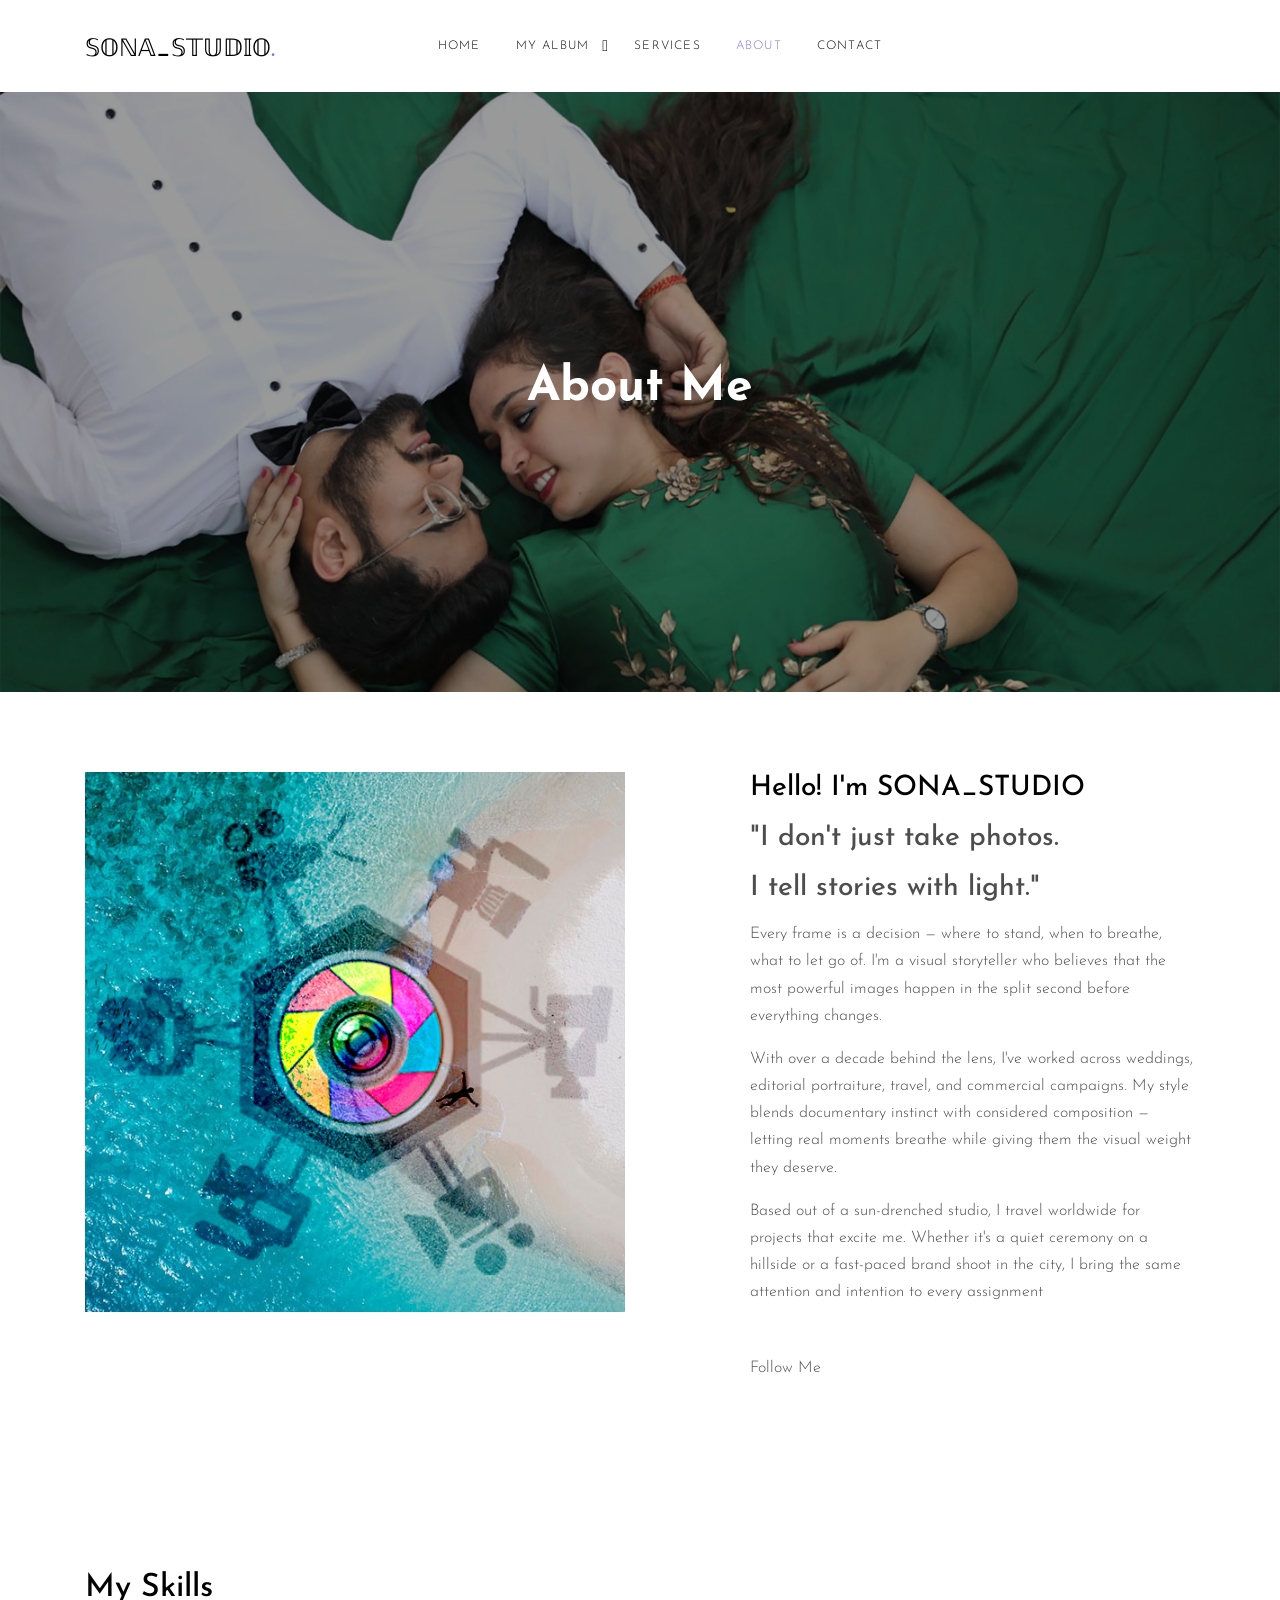
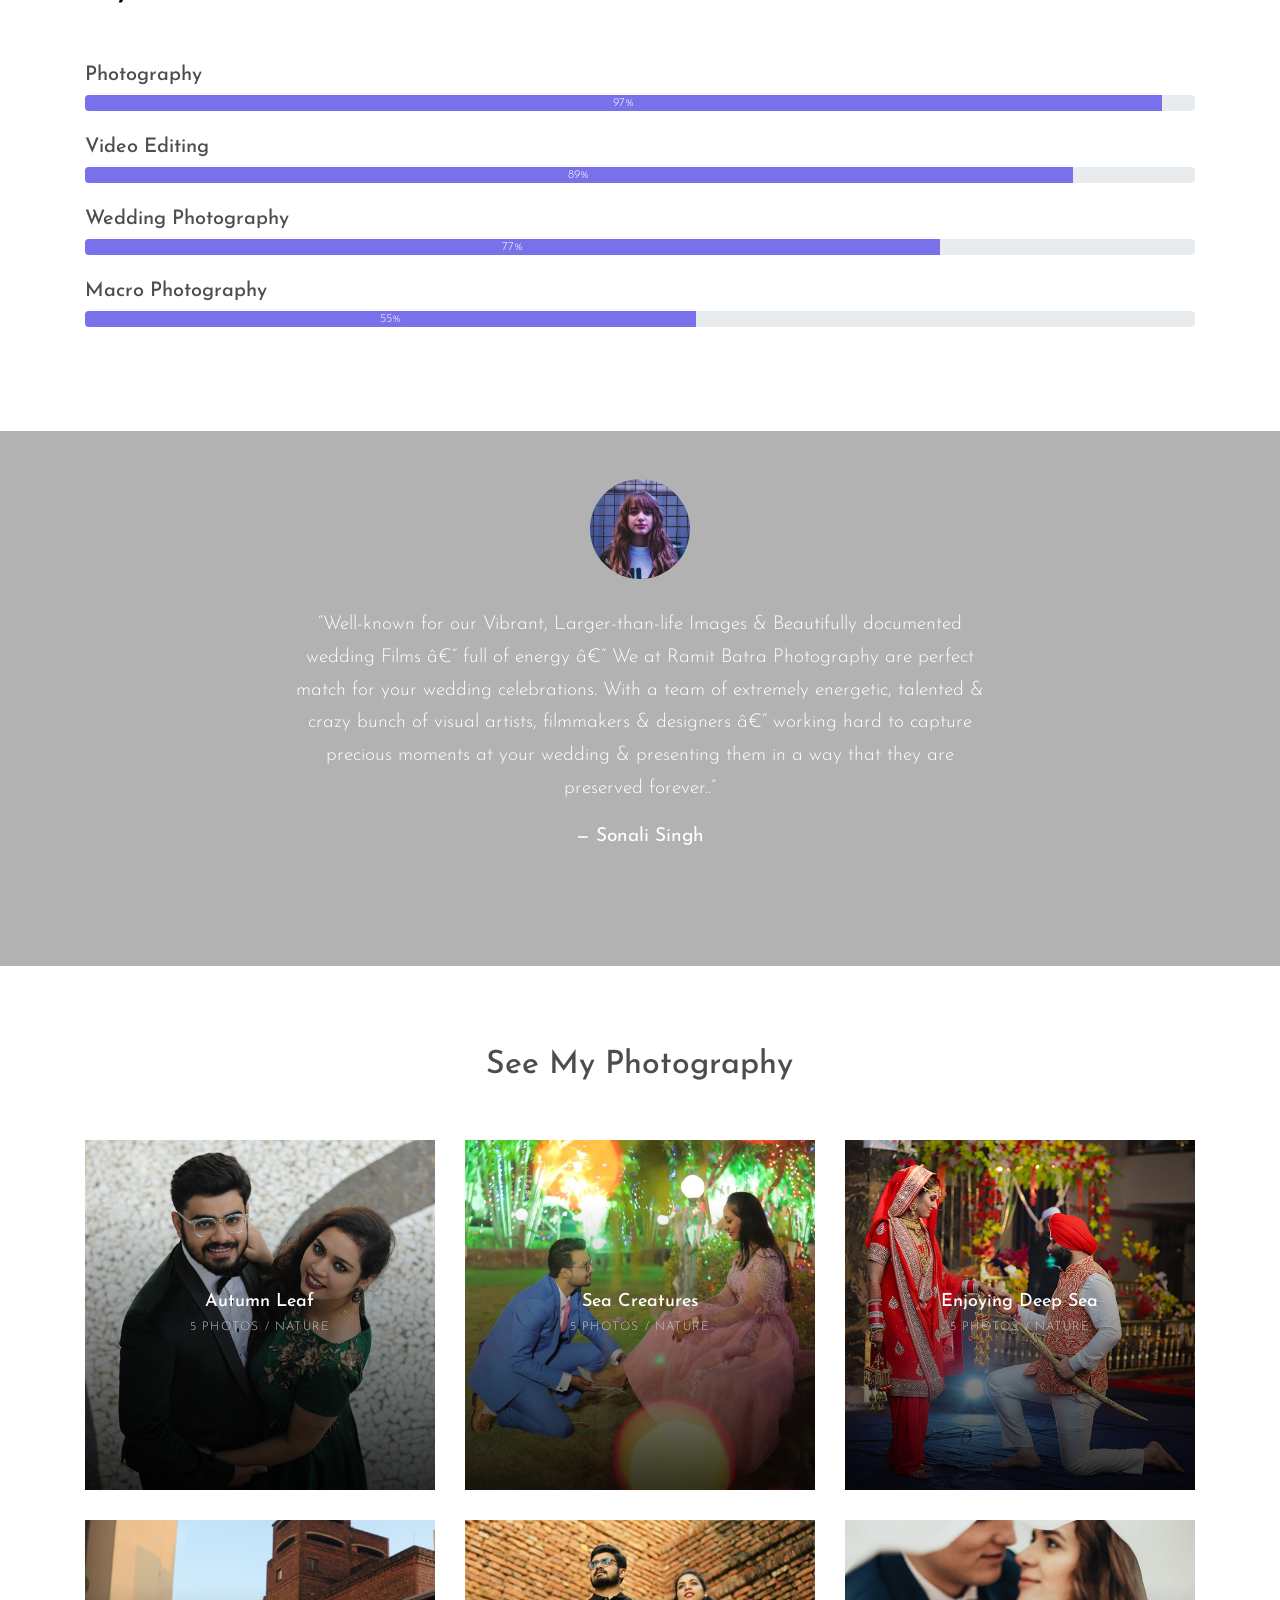
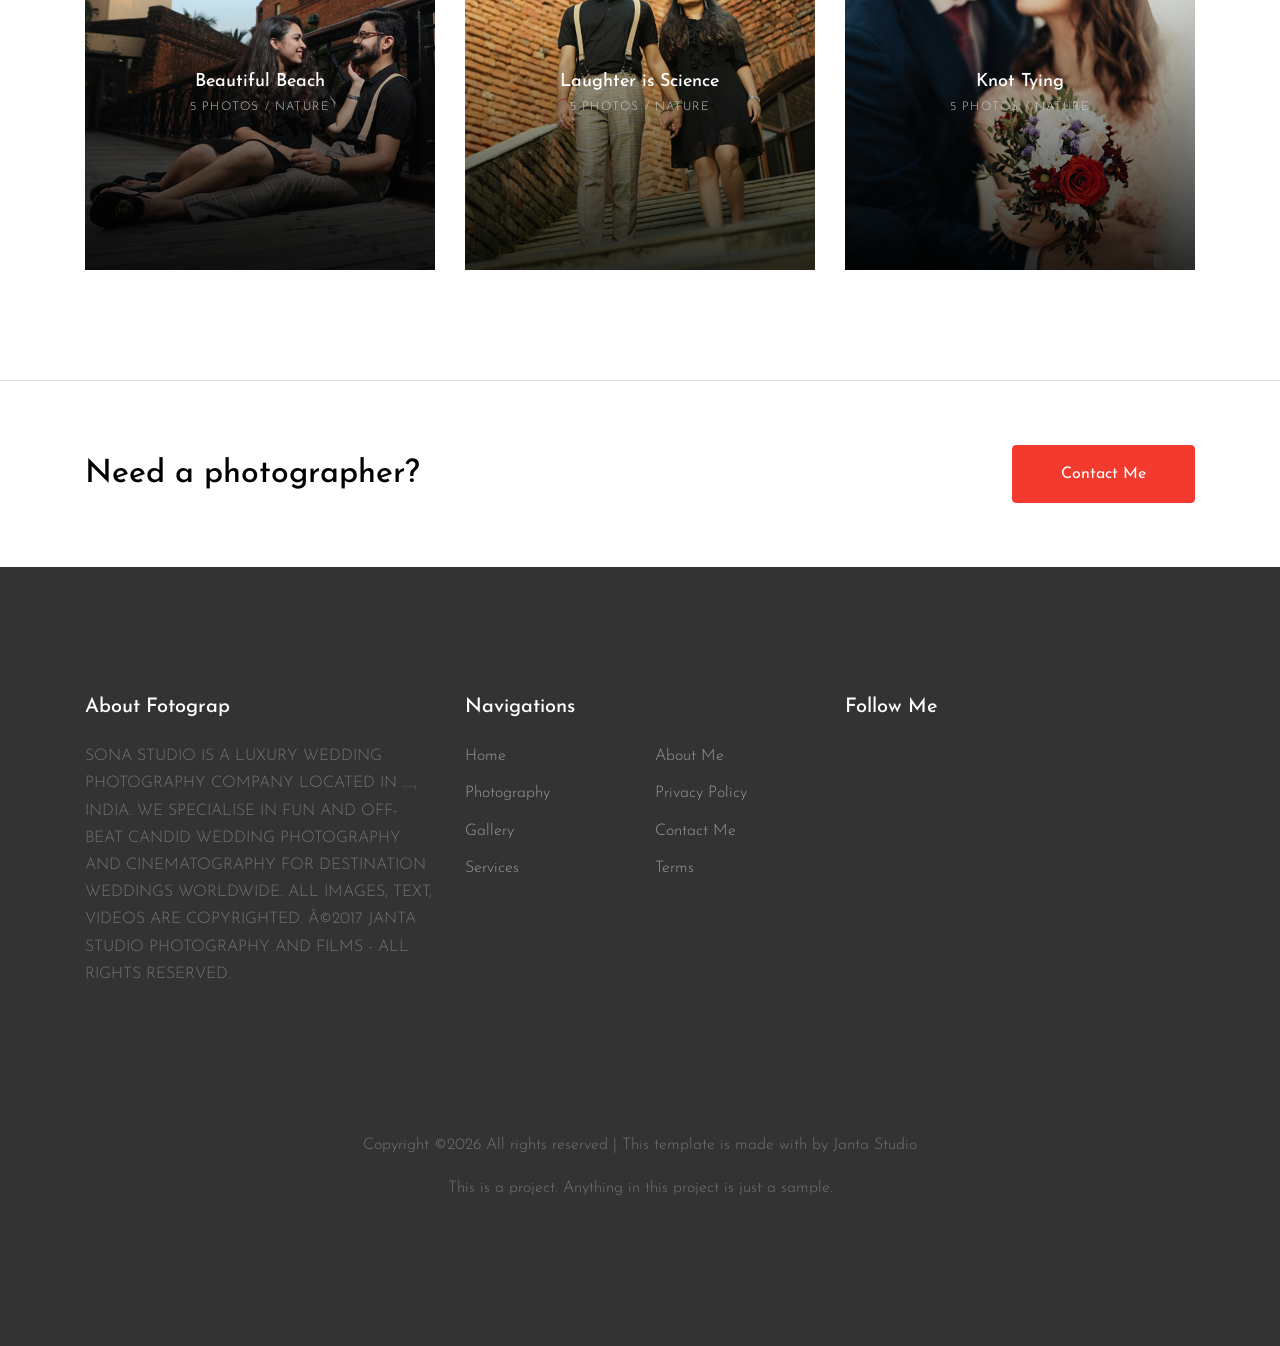
==== commit de47d86c: "Update about.html" ====
--- a/about.html
+++ b/about.html
@@ -108,7 +108,7 @@
       
     </header>
 
-    <div class="site-blocks-cover overlay inner-page-cover" style="background-image: url('images/hero_bg_2.jpg');" data-stellar-background-ratio="0.5">
+    <div class="site-blocks-cover overlay inner-page-cover" style="background-image: url('images/hero_bg2.jpg');" data-stellar-background-ratio="0.5">
       <div class="container">
         <div class="row align-items-center justify-content-center">
           <div class="col-md-7 text-center" data-aos="fade-up">
@@ -394,4 +394,4 @@
   </script>
     
   </body>
-</html>+</html>
